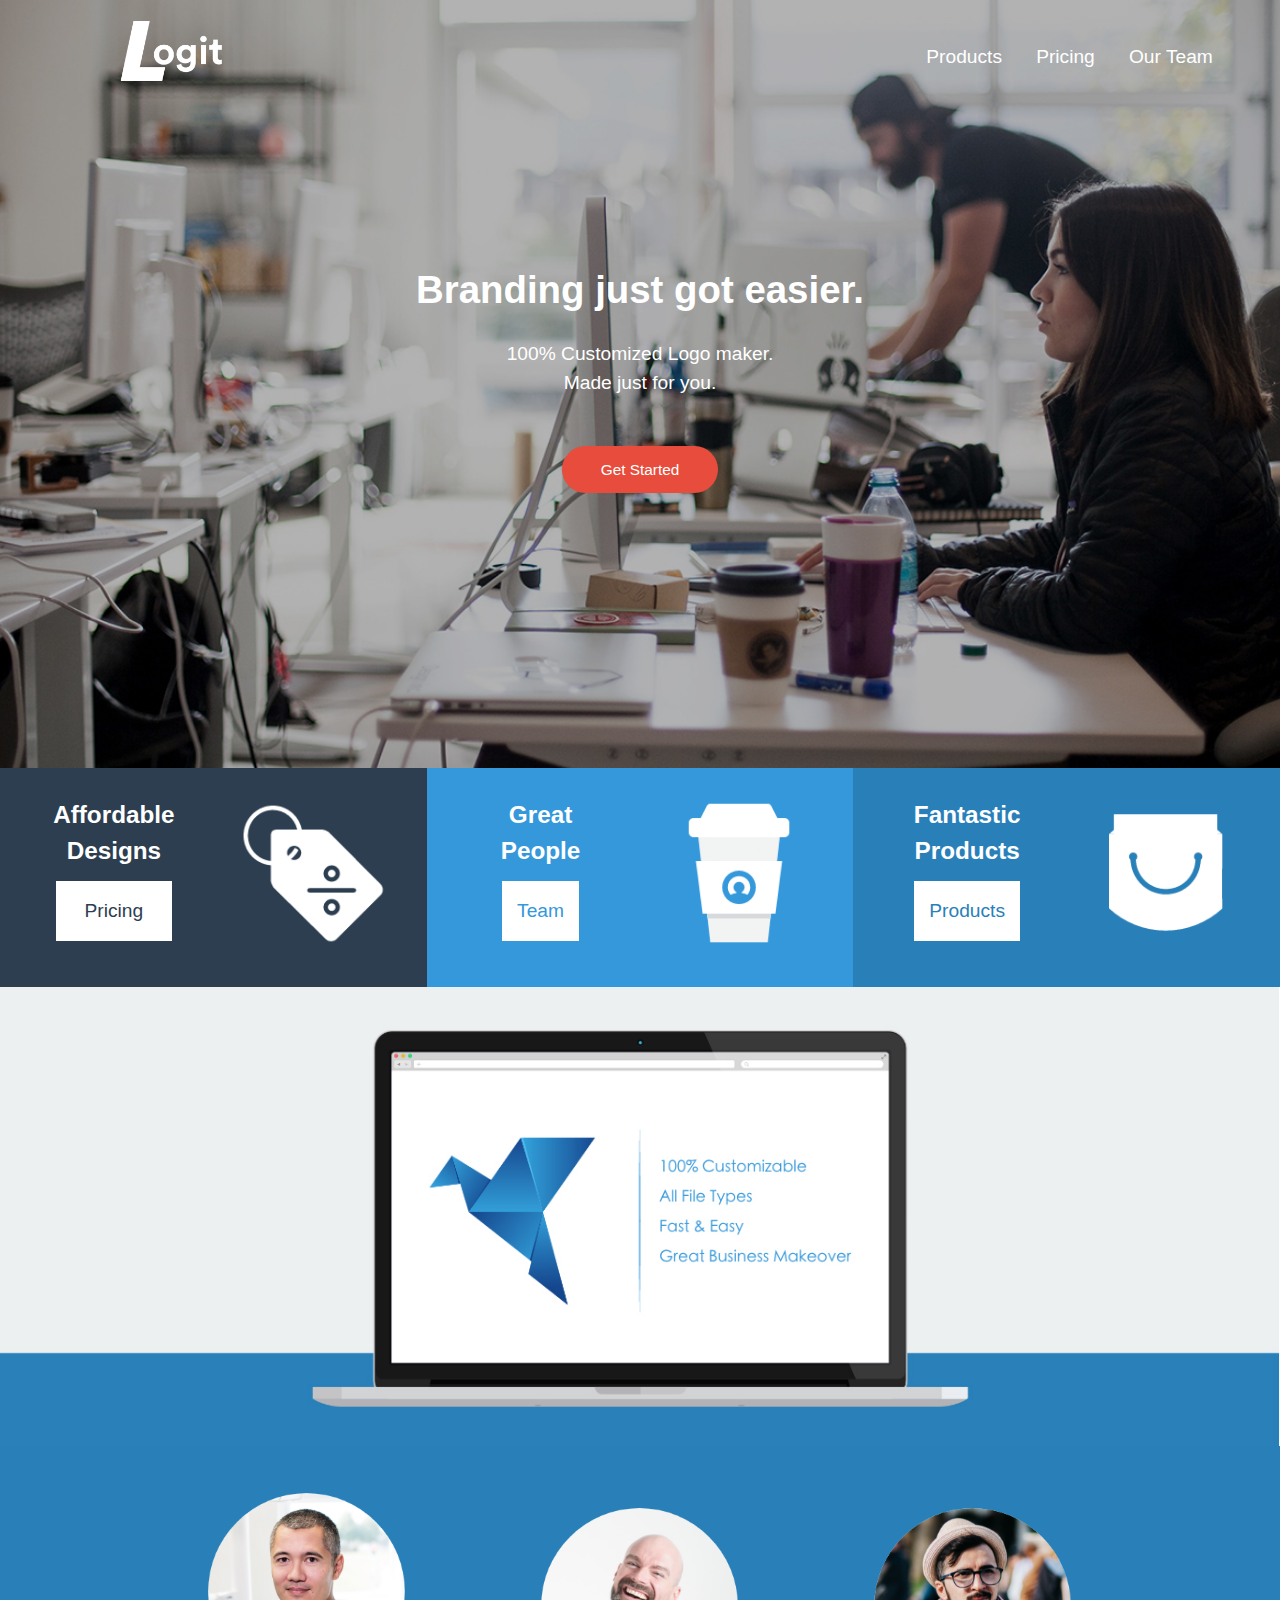
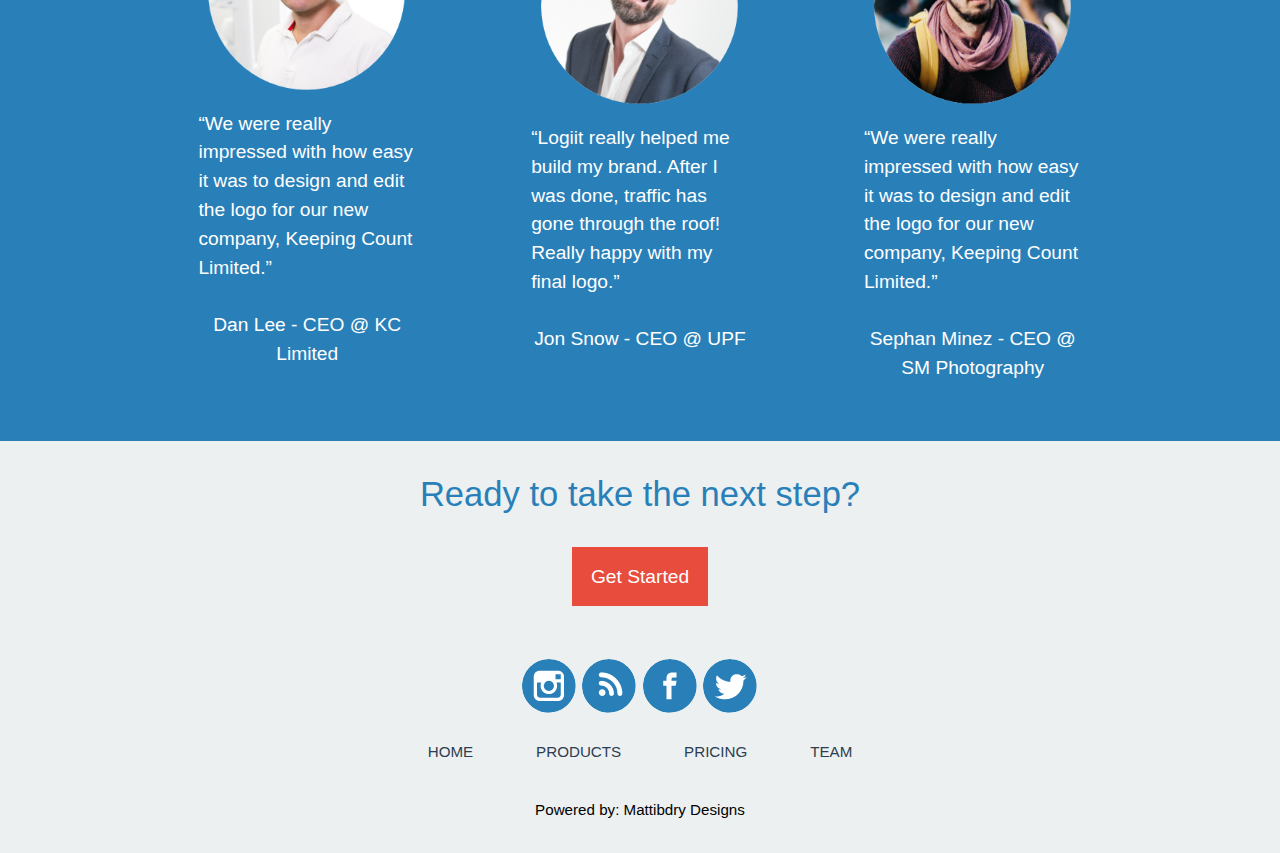
==== index.html @ 6c0dde07 "First Page Done" ====
<!DOCTYPE html>
<html lang="en-ca">
<head>
  <meta charset="utf-8">
  <title>saas-website</title>
  <meta name="viewport" content="width=device-width,initial-scale=1">
  <link href="css/modules.css" rel="stylesheet">
  <link href="css/grid.css" rel="stylesheet">
  <link href="css/type.css" rel="stylesheet">
  <link href="css/main.css" rel="stylesheet">
</head>
<header>
  <div class="grid gutter-1-2 pad-t-1-2">

    <div class="unit xs-1 s-1-4 m-1-4 l-1-4 text-center">
      <img class="logo" src="images/logo.png" alt="logo">
    </div>

    <div class="unit xs-1 s-3-4 m-3-4 l-3-4">
      <nav>
        <ul class="pad-t-1-2 nav">
          <li class="pad-t-1-2"><a href="#" class="mega gutter-1-2">Products</a></li>
          <li class="pad-t-1-2"><a href="#" class="mega gutter-1-2">Pricing</a></li>
          <li class="pad-t-1-2"><a href="#" class="mega gutter-1-2">Our Team</a></li>
        </ul>
      </nav>
    </div>

    <div class="unit xs-1 s-1 m-1 l-1 text-center jumbotron-text">
      <h1 class="pad-t-1-2">Branding just got easier.</h1>
      <p class="mega">100% Customized Logo maker.<br> Made just for you.</p>
        <div class="button-cta">
          <a class="btn call-to" href="#">Get Started</a>
        </div>
    </div>
</header>
<body>
  <section class="grid">

    <div class="unit xs-1 s-1 m-1-3 l-1-3 card-1 gutter-1-2 pad-t-2 pad-b-2">
      <div class="grid">
        <div class="unit xs-1-2 s-1-2 m-1-2 l-1-2 text-center">
          <h2 class="giga">Affordable<br>Designs</h2>
          <div>
            <a href="#" class="btn card-button btn-1">Pricing</a>
          </div>
        </div>
        <div class="unit xs-1-2 s-1-2 m-1-2 l-1-2 text-left icon-container">
          <img class="card-icon" src="images/price-tag.png" alt="">
        </div>
      </div>
    </div>

    <div class="unit xs-1 s-1 m-1-3 l-1-3 card-2 gutter-1-2 pad-t-2 pad-b-2">
      <div class="grid">
        <div class="unit xs-1-2 s-1-2 m-1-2 l-1-2 text-center">
          <h2 class="giga">Great<br>People</h2>
          <div>
            <a href="#" class="btn card-button btn-2">Team</a>
          </div>
        </div>
        <div class="unit xs-1-2 s-1-2 m-1-2 l-1-2 text-left icon-container">
          <img class="card-icon" src="images/coffee-cup.png" alt="">
        </div>
      </div>
    </div>

    <div class="unit xs-1 s-1 m-1-3 l-1-3 card-3 gutter-1-2 pad-t-2 pad-b-2 resize-card">
      <div class="grid">
        <div class="unit xs-1-2 s-1-2 m-1-2 l-1-2 text-center">
          <h2 class="giga">Fantastic<br>Products</h2>
          <div>
            <a href="#" class="btn card-button btn-3">Products</a>
          </div>
        </div>
        <div class="unit xs-1-2 s-1-2 m-1-2 l-1-2 text-left icon-container">
          <img class="card-icon" src="images/shopping-bag.png" alt="">
        </div>
      </div>
    </div>
  </section>

  <section class="section-3-1 grid text-center pad-t-2 pad-b-2">
    <div class="unit xs-1 s-1 m-1 l-1">
      <img class="stock-logo" src="images/stock-logo.png" alt="#">
    </div>
    <div class="unit xs-1 s-1 m-1 l-1">
      <p class="giga features">100% Customizable<br>All File Types<br>Fast & Easy<br>Great Business Makeover</p>
  </section>

  <section class="section-3-2 grid">
    <div class="unit xs-1 s-1 m-1 l-1 xl-1">
      <img class="mac-image" src="images/mac-laptop-image.jpg" alt="">
    </div>
  </section>

  <div class="fix-color">
  <section class="section-4 wrapper grid pad-t-2 pad-b-2">

    <div class="unit xs-1 s-1 m-1-3 l-1-3">
      <img class="testimonial-img gutter-2" src="images/testimonal-image-1.png" alt="#">
      <p class="testi-p gutter-2">“We were really impressed with how easy it was to design and edit the logo for our new company, Keeping Count Limited.”</p>
      <p class="testi-h gutter-2 text-center">Dan Lee - CEO @ KC Limited</p>
    </div>

    <div class="unit xs-1 s-1 m-1-3 l-1-3 pad-t-1-2">
      <img class="testimonial-img gutter-2" src="images/testimonal-image-2.png" alt="#">
      <p class="testi-p gutter-2">“Logiit really helped me build my brand. After I was done, traffic has gone through the roof! Really happy with my final logo.”</p>
      <p class="testi-h gutter-2 text-center">Jon Snow - CEO @ UPF</p>
    </div>

    <div class="unit xs-1 s-1 m-1-3 l-1-3 pad-t-1-2">
      <img class="testimonial-img gutter-2" src="images/testimonal-image-3.png" alt="#">
      <p class="testi-p gutter-2">“We were really impressed with how easy it was to design and edit the logo for our new company, Keeping Count Limited.”</p>
      <p class="testi-h gutter-2 text-center">Sephan Minez - CEO @ SM Photography</p>
    </div>

  </section>
  </div>
  <section class="section-5 gutter-2 pad-t-2 pad-b-2">
    <p class="exa next-step">Ready to take the next step?</p>
    <div class="text-center pad-t-1-2">
      <a href="#" class="btn call-to-box"> Get Started</a>
    </div>
  </section>
</body>

<footer>
  <div class="">
    <div class="social-badges text-center">
      <img src="images/instagram-icon.png" alt="">
      <img src="images/rss-icon.png" alt="">
      <img src="images/facebook-icon.png" alt="">
      <img src="images/twitter-icon.png" alt="">
    </div>
    <div class="text-center pad-t-1-2">
      <ul>
        <li class="micro gutter"><a href="#">HOME</a></li>
        <li class="micro gutter"><a href="#">PRODUCTS</a></li>
        <li class="micro gutter"><a href="#">PRICING</a></li>
        <li class="micro gutter"><a href="#">TEAM</a></li>
      </ul>
    </div>
    <div class="text-center">
      <p class="micro">Powered by: Mattibdry Designs</p>
    </div>
  </div>

</footer>

</html>
---- css/modules.css ----
/*
 * Modulifier || Code released under the UNLICENSE
 * Code under other copyrights & licenses listed below.
 * https://modulifier.web-dev.tools/#responsive;images;list-group;embed;media-object;accessibility;print
 */

@-moz-viewport { width: device-width; scale: 1; }
@-ms-viewport { width: device-width; scale: 1; }
@-o-viewport { width: device-width; scale: 1; }
@-webkit-viewport { width: device-width; scale: 1; }
@viewport { width: device-width; scale: 1; }

html {
  box-sizing: border-box;
  -moz-text-size-adjust: 100%;
  -ms-text-size-adjust: 100%;
  -webkit-text-size-adjust: 100%;
  text-size-adjust: 100%;
}

*, *::before, *::after {
  box-sizing: inherit;
}

body {
  margin: 0;
}

article,
aside,
details,
figcaption,
figure,
footer,
header,
main,
menu,
nav,
section,
summary {
  display: block;
}

audio,
canvas,
progress,
video {
  display: inline-block;
  vertical-align: baseline;
}

template {
  display: none;
}

details {
  cursor: pointer;
}

audio:not([controls]) {
  display: none;
  height: 0;
}

a,
area,
button,
input,
label,
select,
textarea,
[tabindex] {
  -ms-touch-action: manipulation;
  touch-action: manipulation;
}

img {
  border: 0;
}

.img-flex {
  display: block;
  width: 100%;
}

svg {
  fill: currentColor;
}

svg:not(:root) {
  overflow: hidden;
}

svg.img-flex {
  width: 100%;
  height: 100%;
}

.image-replacement, .ir {
  overflow: hidden;
  direction: ltr;
  text-align: left;
  text-indent: 100%;
  white-space: nowrap;
}

.list-group, .list-group-inline, .list-group--inline {
  padding-left: 0;
  list-style-type: none;
}

.list-group > dd {
  margin-left: 0;
}

.list-group-inline::before,
.list-group-inline::after,
.list-group--inline::before,
.list-group--inline::after {
  content: "";
  display: table;
}

.list-group-inline::after,
.list-group--inline::after {
  clear: both;
}

.list-group-inline > li,
.list-group--inline > li {
  display: inline-block;
}

.list-group-inline > dt,
.list-group--inline > dt {
  clear: left;
  float: left;
  width: 11em;
}

.list-group-inline > dd,
.list-group--inline > dd {
  float: left;
  min-width: 12em;
}

.embed {
  margin-left: 0;
  margin-right: 0;
  overflow: hidden;
  position: relative;
  width: 100%;
}

.embed-1by1, .embed--1by1 {
  padding-top: 100%; /* Square */
}

.embed-4by3, .embed--4by3 {
  padding-top: 75%; /* Traditional TV/computer screens */
}

.embed-iso216, .embed--iso216 {
  padding-top: 70.92%; /* A-standard paper sizes */
}

.embed-3by2, .embed--3by2 {
  padding-top: 66.6%; /* Classic 35 mm film & most digital photos, landscape */
}

.embed-2by3, .embed--2by3 {
  padding-top: 150%; /* Classic 35 mm film & most digital photos, portrait */
}

.embed-golden, .embed--golden {
  padding-top: 61.8%; /* The Golden Ratio */
}

.embed-16by9, .embed--16by9 {
  padding-top: 56.25%; /* HD TV */
}

.embed-185by100, .embed--185by100 {
  padding-top: 54.05%; /* Common widescreen cinema */
}

.embed-24by10, .embed--24by10 {
  padding-top: 41.667%; /* Widescreen cinema: 2.4:1 */
}

.embed-3by1, .embed--3by1 {
  padding-top: 33.3333%; /* Panorama photos */
}

.embed-4by1, .embed--4by1 {
  padding-top: 25%; /* Polyvision */
}

.embed-5by1, .embed--5by1 {
  padding-top: 20%; /* Really wide... */
}

.embed-item, .embed__item {
  min-height: 100%;
  left: 0;
  position: absolute;
  top: 0;
  width: 100%;
}

.media {
  overflow: hidden;
}

.media-img, .media__img {
  float: left;
}

.media-img-reversed, .media__img--reversed {
  float: right;
}

.media-img-stacked, .media__img--stacked {
  float: none;
}

.media-body, .media__body {
  overflow: hidden;
  min-width: 12em; /* Slightly less than 200px, responsiveness built in */
}

a:hover, a:active {
  outline: none;
}

a:focus,
[tabindex="0"]:focus,
details:focus,
summary:focus,
input:focus,
textarea:focus,
button:focus,
select:focus {
  outline: 3px solid #000;
  outline-offset: 0;
}

a:focus, [tabindex="0"]:focus {
  outline-offset: 3px;
}

.skip-links {
  margin: 0;
  padding: 0;
  list-style-type: none;
}

.skip-links > li::before {
  content: none; /* Remove the bullets if nice lists is selected */
}

.skip-links a,
.skip-links button {
  padding: .5em .75em;
  position: absolute;
  top: -10em;
  z-index: 10000; /* To make sure they're always on top */
  background-color: #000;
  border: 0;
  color: #fff;
  font-size: 1.125rem;
  font-weight: bold;
  text-decoration: none;
}

.skip-links a:focus,
.skip-links button:focus {
  outline-offset: 3px;
  top: 0;
}

[aria-busy="true"] {
  cursor: progress;
}

[aria-controls] {
  cursor: pointer;
}

[aria-disabled] {
  cursor: default;
}

.print-only {
  display: none;
  visibility: hidden;
}

@media print {

  .no-print {
    display: none;
    visibility: hidden;
  }

  .print-only {
    display: block;
    visibility: visible;
  }

  /*
   * (c) HTML5 Boilerplate || MIT License
   *     https://html5boilerplate.com/
   */

  /* stylelint-disable declaration-no-important */

  *, *::before, *::after, *::first-letter, *::first-line {
    background: none transparent !important;
    color: #000 !important;
    box-shadow: none !important;
    text-shadow: none !important;
  }

  /* stylelint-enable */

  a, a:visited {
    text-decoration: underline;
  }

  a[href]::after {
    content: " (" attr(href) ")";
  }

  abbr[title]::after {
    content: " (" attr(title) ")";
  }

  a[href^="#"]::after,
  a[href^="javascript:"]::after {
    content: "";
  }

  pre, blockquote {
    page-break-inside: avoid;
  }

  thead {
    display: table-header-group;
  }

  tr, img {
    page-break-inside: avoid;
  }

  p, h1, h2, h3, h4, h5, h6 {
    orphans: 3;
    widows: 3;
  }

  h1, h2, h3, h4, h5, h6 {
    page-break-after: avoid;
  }

  /* End HTML5 Boilerplate code */
}
---- css/grid.css ----
/*
  Gridifier || Code released under the UNLICENSE
  https://gridifier.web-dev.tools/#xs,4,0,0,0;s,4,25,0,0;m,4,38,1,1;l,4,60,1,1
*/

.grid {
  margin: 0;
  padding: 0;
  letter-spacing: -.31em;
  text-rendering: optimizeSpeed;
  display: -webkit-flex;
  display: -ms-flexbox;
  display: flex;
  -webkit-flex-flow: row wrap;
  -ms-flex-flow: row wrap;
  flex-flow: row wrap;
}

.grid-bottom {
  -webkit-align-items: flex-end;
  -ms-align-items: flex-end;
  align-items: flex-end;
}

.grid-middle {
  -webkit-align-items: center;
  -ms-align-items: center;
  align-items: center;
}

.grid-stretch {
  -webkit-align-items: stretch;
  -ms-align-items: stretch;
  align-items: stretch;
}

.opera-only :-o-prefocus,
.grid {
  word-spacing: -.43em;
}

.unit {
  letter-spacing: normal;
  text-rendering: auto;
  vertical-align: top;
  word-spacing: normal;
  display: inline-block;
  visibility: visible;
}

.grid-bottom .unit {
  vertical-align: bottom;
}

.grid-middle .unit {
  vertical-align: middle;
}

[class*="unit-push-"],
[class*="unit-pull-"] {
  position: relative;
}

.unit-xs-hidden {
  display: none;
  visibility: hidden;
}

.unit-xs-centered {
  margin: 0 auto;
}

.unit-xs-1,
.xs-1 {
  display: block;
  visibility: visible;
  width: 100%;
}

.unit-xs-1-2,
.xs-1-2 {
  width: 50%;
}

.unit-xs-1-3,
.xs-1-3 {
  width: 33.3333%;
}

.unit-xs-2-3,
.xs-2-3 {
  width: 66.6667%;
}

.unit-xs-1-4,
.xs-1-4 {
  width: 25%;
}

.unit-xs-3-4,
.xs-3-4 {
  width: 75%;
}

.unit-xs-1-2,
.xs-1-2,
.unit-xs-1-3,
.xs-1-3,
.unit-xs-2-3,
.xs-2-3,
.unit-xs-1-4,
.xs-1-4,
.unit-xs-3-4,
.xs-3-4 {
  display: inline-block;
  visibility: visible;
}

@media only screen and (min-width: 25em) {

  .unit-s-hidden {
    display: none;
    visibility: hidden;
  }

  .unit-s-centered {
    margin: 0 auto;
  }

  .unit-s-1,
  .s-1 {
    display: block;
    visibility: visible;
    width: 100%;
  }

  .unit-s-1-2,
  .s-1-2 {
    width: 50%;
  }

  .unit-s-1-3,
  .s-1-3 {
    width: 33.3333%;
  }

  .unit-s-2-3,
  .s-2-3 {
    width: 66.6667%;
  }

  .unit-s-1-4,
  .s-1-4 {
    width: 25%;
  }

  .unit-s-3-4,
  .s-3-4 {
    width: 75%;
  }

  .unit-s-1-2,
  .s-1-2,
  .unit-s-1-3,
  .s-1-3,
  .unit-s-2-3,
  .s-2-3,
  .unit-s-1-4,
  .s-1-4,
  .unit-s-3-4,
  .s-3-4 {
    display: inline-block;
    visibility: visible;
  }

}

@media only screen and (min-width: 38em) {

  .unit-m-hidden {
    display: none;
    visibility: hidden;
  }

  .unit-m-centered {
    margin: 0 auto;
  }

  .unit-m-1,
  .m-1 {
    display: block;
    visibility: visible;
    width: 100%;
  }

  .unit-offset-m-0 {
    margin-left: 0;
  }

  .unit-push-m-0,
  .unit-pull-m-0 {
    left: 0;
  }

  .unit-m-1-2,
  .m-1-2 {
    width: 50%;
  }

  .unit-offset-m-1-2 {
    margin-left: 50%;
  }

  .unit-push-m-1-2 {
    left: 50%;
  }

  .unit-pull-m-1-2 {
    left: -50%;
  }

  .unit-m-1-3,
  .m-1-3 {
    width: 33.3333%;
  }

  .unit-offset-m-1-3 {
    margin-left: 33.3333%;
  }

  .unit-push-m-1-3 {
    left: 33.3333%;
  }

  .unit-pull-m-1-3 {
    left: -33.3333%;
  }

  .unit-m-2-3,
  .m-2-3 {
    width: 66.6667%;
  }

  .unit-offset-m-2-3 {
    margin-left: 66.6667%;
  }

  .unit-push-m-2-3 {
    left: 66.6667%;
  }

  .unit-pull-m-2-3 {
    left: -66.6667%;
  }

  .unit-m-1-4,
  .m-1-4 {
    width: 25%;
  }

  .unit-offset-m-1-4 {
    margin-left: 25%;
  }

  .unit-push-m-1-4 {
    left: 25%;
  }

  .unit-pull-m-1-4 {
    left: -25%;
  }

  .unit-m-3-4,
  .m-3-4 {
    width: 75%;
  }

  .unit-offset-m-3-4 {
    margin-left: 75%;
  }

  .unit-push-m-3-4 {
    left: 75%;
  }

  .unit-pull-m-3-4 {
    left: -75%;
  }

  .unit-m-1-2,
  .m-1-2,
  .unit-m-1-3,
  .m-1-3,
  .unit-m-2-3,
  .m-2-3,
  .unit-m-1-4,
  .m-1-4,
  .unit-m-3-4,
  .m-3-4 {
    display: inline-block;
    visibility: visible;
  }

}

@media only screen and (min-width: 60em) {

  .unit-l-hidden {
    display: none;
    visibility: hidden;
  }

  .unit-l-centered {
    margin: 0 auto;
  }

  .unit-l-1,
  .l-1 {
    display: block;
    visibility: visible;
    width: 100%;
  }

  .unit-offset-l-0 {
    margin-left: 0;
  }

  .unit-push-l-0,
  .unit-pull-l-0 {
    left: 0;
  }

  .unit-l-1-2,
  .l-1-2 {
    width: 50%;
  }

  .unit-offset-l-1-2 {
    margin-left: 50%;
  }

  .unit-push-l-1-2 {
    left: 50%;
  }

  .unit-pull-l-1-2 {
    left: -50%;
  }

  .unit-l-1-3,
  .l-1-3 {
    width: 33.3333%;
  }

  .unit-offset-l-1-3 {
    margin-left: 33.3333%;
  }

  .unit-push-l-1-3 {
    left: 33.3333%;
  }

  .unit-pull-l-1-3 {
    left: -33.3333%;
  }

  .unit-l-2-3,
  .l-2-3 {
    width: 66.6667%;
  }

  .unit-offset-l-2-3 {
    margin-left: 66.6667%;
  }

  .unit-push-l-2-3 {
    left: 66.6667%;
  }

  .unit-pull-l-2-3 {
    left: -66.6667%;
  }

  .unit-l-1-4,
  .l-1-4 {
    width: 25%;
  }

  .unit-offset-l-1-4 {
    margin-left: 25%;
  }

  .unit-push-l-1-4 {
    left: 25%;
  }

  .unit-pull-l-1-4 {
    left: -25%;
  }

  .unit-l-3-4,
  .l-3-4 {
    width: 75%;
  }

  .unit-offset-l-3-4 {
    margin-left: 75%;
  }

  .unit-push-l-3-4 {
    left: 75%;
  }

  .unit-pull-l-3-4 {
    left: -75%;
  }

  .unit-l-1-2,
  .l-1-2,
  .unit-l-1-3,
  .l-1-3,
  .unit-l-2-3,
  .l-2-3,
  .unit-l-1-4,
  .l-1-4,
  .unit-l-3-4,
  .l-3-4 {
    display: inline-block;
    visibility: visible;
  }

}

.unit-content-distribute,
.content-distribute {
  display: -ms-flexbox;
  display: -webkit-flex;
  display: flex;
  -ms-flex-direction: column;
  -webkit-flex-direction: column;
  flex-direction: column;
  -ms-flex-pack: justify;
  -webkit-justify-content: space-between;
  justify-content: space-between;
}

.unit-content-center,
.unit-content-center-vertical {
  display: -webkit-flex;
  display: -ms-flexbox;
  display: flex;
  -webkit-justify-content: center;
  -ms-flex-pack: center;
  justify-content: center;
  -webkit-align-items: center;
  -ms-flex-align: center;
  align-items: center;
  -webkit-align-content: center;
  -ms-flex-line-pack: center;
  align-content: center;
  -webkit-flex-direction: column wrap;
  -ms-flex-direction: column wrap;
  flex-flow: column wrap;
}

.unit-content-center-horizontal {
  display: -webkit-flex;
  display: -ms-flexbox;
  display: flex;
  -webkit-justify-content: center;
  -ms-flex-pack: center;
  justify-content: center;
  -webkit-align-items: center;
  -ms-flex-align: center;
  align-items: center;
  -webkit-align-content: center;
  -ms-flex-line-pack: center;
  align-content: center;
  -webkit-flex-direction: row wrap;
  -ms-flex-direction: row wrap;
  flex-flow: row wrap;
}

.content-fill,
.content-stretch {
  -ms-flex-grow: 2;
  -webkit-flex-grow: 2;
  flex-grow: 2;
  max-width: 100%; /* @bugfix: IE 10, 11 */
}

.content-shrink {
  -ms-align-self: center;
  -webkit-align-self: center;
  align-self: center;
}
---- css/type.css ----
/*
  Typografier || Code released under the UNLICENSE
  https://typografier.web-dev.tools/#0,100,1.3,1.067,0;38,110,1.4,1.125,1;60,120,1.5,1.125,1;90,130,1.5,1.125,1
*/

html {
  font-size: 100%;
  line-height: 1.3;
}

a {
  background-color: transparent;
  -webkit-text-decoration-skip: objects;
}

sub,
sup {
  font-size: 75%;
  line-height: 1px;
  position: relative;
  vertical-align: baseline;
}

sup {
  top: -.5em;
}

sub {
  bottom: -.25em;
}

pre,
code,
kbd,
samp {
  font-size: 100%;
}

abbr[title] {
  border-bottom: none;
  text-decoration: underline;
  text-decoration: underline dotted;
}

b,
strong {
  font-weight: bold;
}

dfn,
caption {
  font-style: italic;
}

hr {
  border: 0;
  border-top: 2px solid #000;
  height: 0;
}

table {
  border-collapse: collapse;
  border-spacing: 0;
  width: 100%;
  table-layout: fixed;
}

caption {
  text-align: left;
}

th,
td {
  border-bottom: 1px solid #000;
  text-align: left;
  vertical-align: top;
}

thead th {
  vertical-align: bottom;

  border-bottom-width: 2px;
}

.text-left {
  text-align: left;
}

.text-right {
  text-align: right;
}

.text-center {
  text-align: center;
}

.normal {
  font-weight: normal;
  font-style: normal;
}

.not-bold {
  font-weight: normal;
}

.not-italic {
  font-style: normal;
}

.bold {
  font-weight: bold;
}

.italic {
  font-style: italic;
}

.text-upper {
  text-transform: uppercase;
}

.text-lower {
  text-transform: lowercase;
}

.wrapper {
  margin-left: auto;
  margin-right: auto;
  max-width: 52em;
  width: 100%;
}

.wrapper-no-center {
  max-width: 52em;
  width: 100%;
}

.max-length {
  margin-left: auto;
  margin-right: auto;
  max-width: 36em;
  width: 100%;
}

.max-length-no-center {
  max-width: 36em;
  width: 100%;
}

h1,
h2,
h3,
h4,
h5,
h6,
p,
ul,
ol,
dl,
dd,
figure,
blockquote,
details,
hr,
fieldset,
pre,
table,
caption {
  margin: 0 0 1.3rem;
}

.yotta {
  font-size: 1.5745rem;
  line-height: 2.275rem;
}

.zetta {
  font-size: 1.4757rem;
  line-height: 1.95rem;
}

h1,
.exa {
  font-size: 1.383rem;
  line-height: 1.95rem;
}

h2,
.peta {
  font-size: 1.2962rem;
  line-height: 1.95rem;
}

h3,
.tera {
  font-size: 1.2148rem;
  line-height: 1.625rem;
}

h4,
.giga {
  font-size: 1.1385rem;
  line-height: 1.625rem;
}

h5,
.mega {
  font-size: 1.067rem;
  line-height: 1.625rem;
}

h6,
.kilo,
input,
textarea {
  font-size: 1rem;
  line-height: 1.3rem;
}

small,
.milli {
  font-size: .9372rem;
  line-height: 1.3rem;
}

.micro {
  font-size: .8784rem;
  line-height: 1.3rem;
}

ul {
  padding-left: 1em;
}

ol {
  padding-left: 1.6em;
}

input,
option,
select {
  height: calc(1.3rem + .1625rem + .1625rem);
}

[type="color"] {
  width: calc(1.3rem + .1625rem + .1625rem);
}

[type="checkbox"],
[type="radio"] {
  display: inline-block;
}

.push {
  margin-bottom: 1.3rem;
}

.push-none,
.push-0 {
  margin-bottom: 0;
}

.push-double,
.push-2 {
  margin-bottom: 2.6rem;
}

.push-half,
.push-1-2 {
  margin-bottom: .65rem;
}

.push-quarter,
.push-1-4 {
  margin-bottom: .325rem;
}

.push-eighth,
.push-1-8 {
  margin-bottom: .1625rem;
}

.push-right-eighth,
.push-r-1-8 {
  margin-right: .1625rem;
}

.push-right-quarter,
.push-r-1-4 {
  margin-right: .325rem;
}

.push-right-half,
.push-r-1-2 {
  margin-right: .65rem;
}

.push-right,
.push-r {
  margin-right: 1.3rem;
}

.pad-top,
.pad-t {
  padding-top: 1.3rem;
}

.pad-bottom,
.pad-b {
  padding-bottom: 1.3rem;
}

.pad-top-double,
.pad-t-2 {
  padding-top: 2.6rem;
}

.pad-bottom-double,
.pad-b-2 {
  padding-bottom: 2.6rem;
}

.pad-top-half,
.pad-t-1-2 {
  padding-top: .65rem;
}

.pad-bottom-half,
.pad-b-1-2 {
  padding-bottom: .65rem;
}

.pad-top-quarter,
.pad-t-1-4 {
  padding-top: .325rem;
}

.pad-bottom-quarter,
.pad-b-1-4 {
  padding-bottom: .325rem;
}

.pad-top-eighth,
.pad-t-1-8 {
  padding-top: .1625rem;
}

.pad-bottom-eighth,
.pad-b-1-8 {
  padding-bottom: .1625rem;
}

.island {
  padding: 1.3rem;
}

.island-double,
.island-2 {
  padding: 2.6rem;
}

.island-half,
.island-1-2 {
  padding: .65rem;
}

.island-quarter,
.island-1-4,
td,
table th {
  padding: .325rem;
}

.island-eighth,
.island-1-8,
input,
textarea {
  padding: .1625rem;
}

.gutter {
  padding-left: 1.3rem;
  padding-right: 1.3rem;
}

.gutter-double,
.gutter-2 {
  padding-left: 2.6rem;
  padding-right: 2.6rem;
}

.gutter-half,
.gutter-1-2 {
  padding-left: .65rem;
  padding-right: .65rem;
}

.gutter-quarter,
.gutter-1-4,
caption {
  padding-left: .325rem;
  padding-right: .325rem;
}

.gutter-eighth,
.gutter-1-8 {
  padding-left: .1625rem;
  padding-right: .1625rem;
}

select {
  padding: 0 .1625rem;
}

fieldset {
  padding: .325rem 0;

  border: 0;
  border-top: 2px solid #000;
}

legend {
  padding-right: .325rem;
}

@media only screen and (min-width: 38em) {

  html {
    font-size: 110%;
    line-height: 1.4;
  }

  h1,
  h2,
  h3,
  h4,
  h5,
  h6,
  p,
  ul,
  ol,
  dl,
  dd,
  figure,
  blockquote,
  details,
  hr,
  fieldset,
  pre,
  table,
  caption {
    margin: 0 0 1.4rem;
  }

  .yotta {
    font-size: 2.2807rem;
    line-height: 3.15rem;
  }

  .zetta {
    font-size: 2.0273rem;
    line-height: 2.8rem;
  }

  h1,
  .exa {
    font-size: 1.802rem;
    line-height: 2.45rem;
  }

  h2,
  .peta {
    font-size: 1.6018rem;
    line-height: 2.1rem;
  }

  h3,
  .tera {
    font-size: 1.4238rem;
    line-height: 2.1rem;
  }

  h4,
  .giga {
    font-size: 1.2656rem;
    line-height: 1.75rem;
  }

  h5,
  .mega {
    font-size: 1.125rem;
    line-height: 1.75rem;
  }

  h6,
  .kilo,
  input,
  textarea {
    font-size: 1rem;
    line-height: 1.4rem;
  }

  small,
  .milli {
    font-size: .8889rem;
    line-height: 1.4rem;
  }

  .micro {
    font-size: .7901rem;
    line-height: 1.4rem;
  }

  ul,
  ol {
    padding-left: 0;
  }

  ul ul,
  ol ul {
    padding-left: 1em;
  }

  ol ol,
  ul ol {
    padding-left: 1.6em;
  }

  .hang-punc {
    float: left;
    margin-left: -1.4em;
    text-align: right;
    width: 1.3em;
  }

  table {
    margin-left: -.35rem;
    margin-right: -.35rem;
    width: calc(100% + .35rem + .35rem);
  }

  input,
  option,
  select {
    height: calc(1.4rem + .175rem + .175rem);
  }

  [type="color"] {
    width: calc(1.4rem + .175rem + .175rem);
  }

  [type="checkbox"],
  [type="radio"] {
    display: inline-block;
  }

  .push {
    margin-bottom: 1.4rem;
  }

  .push-none,
  .push-0 {
    margin-bottom: 0;
  }

  .push-double,
  .push-2 {
    margin-bottom: 2.8rem;
  }

  .push-half,
  .push-1-2 {
    margin-bottom: .7rem;
  }

  .push-quarter,
  .push-1-4 {
    margin-bottom: .35rem;
  }

  .push-eighth,
  .push-1-8 {
    margin-bottom: .175rem;
  }

  .push-right-eighth,
  .push-r-1-8 {
    margin-right: .175rem;
  }

  .push-right-quarter,
  .push-r-1-4 {
    margin-right: .35rem;
  }

  .push-right-half,
  .push-r-1-2 {
    margin-right: .7rem;
  }

  .push-right,
  .push-r {
    margin-right: 1.4rem;
  }

  .pad-top,
  .pad-t {
    padding-top: 1.4rem;
  }

  .pad-bottom,
  .pad-b {
    padding-bottom: 1.4rem;
  }

  .pad-top-double,
  .pad-t-2 {
    padding-top: 2.8rem;
  }

  .pad-bottom-double,
  .pad-b-2 {
    padding-bottom: 2.8rem;
  }

  .pad-top-half,
  .pad-t-1-2 {
    padding-top: .7rem;
  }

  .pad-bottom-half,
  .pad-b-1-2 {
    padding-bottom: .7rem;
  }

  .pad-top-quarter,
  .pad-t-1-4 {
    padding-top: .35rem;
  }

  .pad-bottom-quarter,
  .pad-b-1-4 {
    padding-bottom: .35rem;
  }

  .pad-top-eighth,
  .pad-t-1-8 {
    padding-top: .175rem;
  }

  .pad-bottom-eighth,
  .pad-b-1-8 {
    padding-bottom: .175rem;
  }

  .island {
    padding: 1.4rem;
  }

  .island-double,
  .island-2 {
    padding: 2.8rem;
  }

  .island-half,
  .island-1-2 {
    padding: .7rem;
  }

  .island-quarter,
  .island-1-4,
  td,
  table th {
    padding: .35rem;
  }

  .island-eighth,
  .island-1-8,
  input,
  textarea {
    padding: .175rem;
  }

  .gutter {
    padding-left: 1.4rem;
    padding-right: 1.4rem;
  }

  .gutter-double,
  .gutter-2 {
    padding-left: 2.8rem;
    padding-right: 2.8rem;
  }

  .gutter-half,
  .gutter-1-2 {
    padding-left: .7rem;
    padding-right: .7rem;
  }

  .gutter-quarter,
  .gutter-1-4,
  caption {
    padding-left: .35rem;
    padding-right: .35rem;
  }

  .gutter-eighth,
  .gutter-1-8 {
    padding-left: .175rem;
    padding-right: .175rem;
  }

  select {
    padding: 0 .175rem;
  }

  fieldset {
    padding: .35rem 0;

    border: 0;
    border-top: 2px solid #000;
  }

  legend {
    padding-right: .35rem;
  }

}

@media only screen and (min-width: 60em) {

  html {
    font-size: 120%;
    line-height: 1.5;
  }

  h1,
  h2,
  h3,
  h4,
  h5,
  h6,
  p,
  ul,
  ol,
  dl,
  dd,
  figure,
  blockquote,
  details,
  hr,
  fieldset,
  pre,
  table,
  caption {
    margin: 0 0 1.5rem;
  }

  .yotta {
    font-size: 2.2807rem;
    line-height: 3rem;
  }

  .zetta {
    font-size: 2.0273rem;
    line-height: 3rem;
  }

  h1,
  .exa {
    font-size: 1.802rem;
    line-height: 2.625rem;
  }

  h2,
  .peta {
    font-size: 1.6018rem;
    line-height: 2.25rem;
  }

  h3,
  .tera {
    font-size: 1.4238rem;
    line-height: 1.875rem;
  }

  h4,
  .giga {
    font-size: 1.2656rem;
    line-height: 1.875rem;
  }

  h5,
  .mega {
    font-size: 1.125rem;
    line-height: 1.5rem;
  }

  h6,
  .kilo,
  input,
  textarea {
    font-size: 1rem;
    line-height: 1.5rem;
  }

  small,
  .milli {
    font-size: .8889rem;
    line-height: 1.5rem;
  }

  .micro {
    font-size: .7901rem;
    line-height: 1.5rem;
  }

  ul,
  ol {
    padding-left: 0;
  }

  ul ul,
  ol ul {
    padding-left: 1em;
  }

  ol ol,
  ul ol {
    padding-left: 1.6em;
  }

  .hang-punc {
    float: left;
    margin-left: -1.4em;
    text-align: right;
    width: 1.3em;
  }

  table {
    margin-left: -.375rem;
    margin-right: -.375rem;
    width: calc(100% + .375rem + .375rem);
  }

  input,
  option,
  select {
    height: calc(1.5rem + .1875rem + .1875rem);
  }

  [type="color"] {
    width: calc(1.5rem + .1875rem + .1875rem);
  }

  [type="checkbox"],
  [type="radio"] {
    display: inline-block;
  }

  .push {
    margin-bottom: 1.5rem;
  }

  .push-none,
  .push-0 {
    margin-bottom: 0;
  }

  .push-double,
  .push-2 {
    margin-bottom: 3rem;
  }

  .push-half,
  .push-1-2 {
    margin-bottom: .75rem;
  }

  .push-quarter,
  .push-1-4 {
    margin-bottom: .375rem;
  }

  .push-eighth,
  .push-1-8 {
    margin-bottom: .1875rem;
  }

  .push-right-eighth,
  .push-r-1-8 {
    margin-right: .1875rem;
  }

  .push-right-quarter,
  .push-r-1-4 {
    margin-right: .375rem;
  }

  .push-right-half,
  .push-r-1-2 {
    margin-right: .75rem;
  }

  .push-right,
  .push-r {
    margin-right: 1.5rem;
  }

  .pad-top,
  .pad-t {
    padding-top: 1.5rem;
  }

  .pad-bottom,
  .pad-b {
    padding-bottom: 1.5rem;
  }

  .pad-top-double,
  .pad-t-2 {
    padding-top: 3rem;
  }

  .pad-bottom-double,
  .pad-b-2 {
    padding-bottom: 3rem;
  }

  .pad-top-half,
  .pad-t-1-2 {
    padding-top: .75rem;
  }

  .pad-bottom-half,
  .pad-b-1-2 {
    padding-bottom: .75rem;
  }

  .pad-top-quarter,
  .pad-t-1-4 {
    padding-top: .375rem;
  }

  .pad-bottom-quarter,
  .pad-b-1-4 {
    padding-bottom: .375rem;
  }

  .pad-top-eighth,
  .pad-t-1-8 {
    padding-top: .1875rem;
  }

  .pad-bottom-eighth,
  .pad-b-1-8 {
    padding-bottom: .1875rem;
  }

  .island {
    padding: 1.5rem;
  }

  .island-double,
  .island-2 {
    padding: 3rem;
  }

  .island-half,
  .island-1-2 {
    padding: .75rem;
  }

  .island-quarter,
  .island-1-4,
  td,
  table th {
    padding: .375rem;
  }

  .island-eighth,
  .island-1-8,
  input,
  textarea {
    padding: .1875rem;
  }

  .gutter {
    padding-left: 1.5rem;
    padding-right: 1.5rem;
  }

  .gutter-double,
  .gutter-2 {
    padding-left: 3rem;
    padding-right: 3rem;
  }

  .gutter-half,
  .gutter-1-2 {
    padding-left: .75rem;
    padding-right: .75rem;
  }

  .gutter-quarter,
  .gutter-1-4,
  caption {
    padding-left: .375rem;
    padding-right: .375rem;
  }

  .gutter-eighth,
  .gutter-1-8 {
    padding-left: .1875rem;
    padding-right: .1875rem;
  }

  select {
    padding: 0 .1875rem;
  }

  fieldset {
    padding: .375rem 0;

    border: 0;
    border-top: 2px solid #000;
  }

  legend {
    padding-right: .375rem;
  }

}

@media only screen and (min-width: 90em) {

  html {
    font-size: 130%;
    line-height: 1.5;
  }

  h1,
  h2,
  h3,
  h4,
  h5,
  h6,
  p,
  ul,
  ol,
  dl,
  dd,
  figure,
  blockquote,
  details,
  hr,
  fieldset,
  pre,
  table,
  caption {
    margin: 0 0 1.5rem;
  }

  .yotta {
    font-size: 2.2807rem;
    line-height: 3rem;
  }

  .zetta {
    font-size: 2.0273rem;
    line-height: 3rem;
  }

  h1,
  .exa {
    font-size: 1.802rem;
    line-height: 2.625rem;
  }

  h2,
  .peta {
    font-size: 1.6018rem;
    line-height: 2.25rem;
  }

  h3,
  .tera {
    font-size: 1.4238rem;
    line-height: 1.875rem;
  }

  h4,
  .giga {
    font-size: 1.2656rem;
    line-height: 1.875rem;
  }

  h5,
  .mega {
    font-size: 1.125rem;
    line-height: 1.5rem;
  }

  h6,
  .kilo,
  input,
  textarea {
    font-size: 1rem;
    line-height: 1.5rem;
  }

  small,
  .milli {
    font-size: .8889rem;
    line-height: 1.5rem;
  }

  .micro {
    font-size: .7901rem;
    line-height: 1.5rem;
  }

  ul,
  ol {
    padding-left: 0;
  }

  ul ul,
  ol ul {
    padding-left: 1em;
  }

  ol ol,
  ul ol {
    padding-left: 1.6em;
  }

  .hang-punc {
    float: left;
    margin-left: -1.4em;
    text-align: right;
    width: 1.3em;
  }

  table {
    margin-left: -.375rem;
    margin-right: -.375rem;
    width: calc(100% + .375rem + .375rem);
  }

  input,
  option,
  select {
    height: calc(1.5rem + .1875rem + .1875rem);
  }

  [type="color"] {
    width: calc(1.5rem + .1875rem + .1875rem);
  }

  [type="checkbox"],
  [type="radio"] {
    display: inline-block;
  }

  .push {
    margin-bottom: 1.5rem;
  }

  .push-none,
  .push-0 {
    margin-bottom: 0;
  }

  .push-double,
  .push-2 {
    margin-bottom: 3rem;
  }

  .push-half,
  .push-1-2 {
    margin-bottom: .75rem;
  }

  .push-quarter,
  .push-1-4 {
    margin-bottom: .375rem;
  }

  .push-eighth,
  .push-1-8 {
    margin-bottom: .1875rem;
  }

  .push-right-eighth,
  .push-r-1-8 {
    margin-right: .1875rem;
  }

  .push-right-quarter,
  .push-r-1-4 {
    margin-right: .375rem;
  }

  .push-right-half,
  .push-r-1-2 {
    margin-right: .75rem;
  }

  .push-right,
  .push-r {
    margin-right: 1.5rem;
  }

  .pad-top,
  .pad-t {
    padding-top: 1.5rem;
  }

  .pad-bottom,
  .pad-b {
    padding-bottom: 1.5rem;
  }

  .pad-top-double,
  .pad-t-2 {
    padding-top: 3rem;
  }

  .pad-bottom-double,
  .pad-b-2 {
    padding-bottom: 3rem;
  }

  .pad-top-half,
  .pad-t-1-2 {
    padding-top: .75rem;
  }

  .pad-bottom-half,
  .pad-b-1-2 {
    padding-bottom: .75rem;
  }

  .pad-top-quarter,
  .pad-t-1-4 {
    padding-top: .375rem;
  }

  .pad-bottom-quarter,
  .pad-b-1-4 {
    padding-bottom: .375rem;
  }

  .pad-top-eighth,
  .pad-t-1-8 {
    padding-top: .1875rem;
  }

  .pad-bottom-eighth,
  .pad-b-1-8 {
    padding-bottom: .1875rem;
  }

  .island {
    padding: 1.5rem;
  }

  .island-double,
  .island-2 {
    padding: 3rem;
  }

  .island-half,
  .island-1-2 {
    padding: .75rem;
  }

  .island-quarter,
  .island-1-4,
  td,
  table th {
    padding: .375rem;
  }

  .island-eighth,
  .island-1-8,
  input,
  textarea {
    padding: .1875rem;
  }

  .gutter {
    padding-left: 1.5rem;
    padding-right: 1.5rem;
  }

  .gutter-double,
  .gutter-2 {
    padding-left: 3rem;
    padding-right: 3rem;
  }

  .gutter-half,
  .gutter-1-2 {
    padding-left: .75rem;
    padding-right: .75rem;
  }

  .gutter-quarter,
  .gutter-1-4,
  caption {
    padding-left: .375rem;
    padding-right: .375rem;
  }

  .gutter-eighth,
  .gutter-1-8 {
    padding-left: .1875rem;
    padding-right: .1875rem;
  }

  select {
    padding: 0 .1875rem;
  }

  fieldset {
    padding: .375rem 0;

    border: 0;
    border-top: 2px solid #000;
  }

  legend {
    padding-right: .375rem;
  }

}
---- css/main.css ----
@-moz-viewport { width: device-width; scale: 1; }
@-ms-viewport { width: device-width; scale: 1; }
@-o-viewport { width: device-width; scale: 1; }
@-webkit-viewport { width: device-width; scale: 1; }
@viewport { width: device-width; scale: 1; }

html {
  box-sizing: border-box;
  background-color: #ECF0F1;
}

*, *::before, *::after {
  box-sizing: inherit;
}


header {
  background-image: url("../images/hero-image.jpg");
  height: 40rem;
  background-size: cover;
  background-repeat: no-repeat;
  background-position: center;
  font-family: "Heiti SC", sans-serif;
  color: white;
}

.logo {
  width:35%;
  text-align: center;
}
.call-to {
  text-decoration: none;
  background-color: #E74C3C;
  padding: 1em 2.5em;
  border-radius: 30px;
  font-size: .8rem;
  color: #fff;
}

.call-to:hover {
  background-color: #D33D2E;
}

.call-to-box {
  text-decoration: none;
  background-color: #E74C3C;
  padding: 1em;
  color: #fff;
  font-family: "Heiti SC", sans-serif;
}

.button-cta {
  margin-top: 3rem;
}

ul {
  text-align: center;
  list-style-type: none;
}

li a {
  text-decoration: none;
  color: #fff;
}

li a:hover {
  color: #E74C3C;
}

h1 {
  font-size: 2rem;
  line-height: 2.2rem;
}

/* SECTION 2 */

h2 {
  color: #fff;
  font-family: "Heiti SC",sans-serif;
}

.card-icon {
  max-width: 112px;

}

.card-button {
  text-decoration: none;
  background-color: #fff;
  font-family: "Heiti SC",sans-serif;
  padding: 1em 1.5em 1em 1.5em;
}


/* Card 1 */

.card-1 {
  background-color: #2C3E50;
}

.btn-1 {
  color: #2C3E50;
}

.btn-1:hover{
  background-color: #182533;
  color: #fff;
}

/* Card 2 */

.card-2 {
  background-color: #3498DB;
}

.btn-2 {
  color: #3498DB;
  padding-left: 15px;
  padding-right: 15px;
}

.btn-2:hover{
  background-color: #2782BF;
  color: #fff;
}

/* Card 3 */

.card-3 {
  background-color: #2980B9;
}

.btn-3 {
  color: #2980B9;
  padding-left: 15px;
  padding-right: 15px;
}

.btn-3:hover{
  background-color: #1F6FA3;
  color: #fff;
}

/* SECTION 3 */

.section-3-1 {
  background-color: #ECF0F1;
}

.stock-logo {
  width: 75%;
}

.features {
  font-family: "Heiti SC", sans-serif;
  line-height: 2.5em;
  color: #3498DB;
}

/* SECTION IPAD+ */
.section-3-2 {
  display: none;
  background-color: #2980B9;
}

.mac-image {
  width: 100%;
}

/* SECTION 4 */

.fix-color {
  background-color: #2980B9;
}

.section-4 {
  background-color: #2980B9;
}

.testi-p {
  font-family: "Heiti SC", sans-serif;
  color: #fff;
  line-height: 1.5rem;
}

.testimonial-img {
  width: 100%;
}

.testi-h {
  font-family: "Helvetica Neue", sans-serif;
  color: #fff;
}

/* Section-5 */

.section-5 {
  background-color: #ECF0F1;
}

.next-step {
  font-family: "Heiti SC", sans-serif;
  text-align: center;
  color: #2980B9;
}

/* Footer */

footer {
  background-color: #ECF0F1;
  padding-top: 2rem;
  font-family: "Heiti SC", sans-serif;
  padding-bottom:
}

footer ul {
  padding-right: 0;
}

footer a {
  color: #2C3E50;
}

@media only screen and (min-width: 25em) {

.logo {
  min-width: 100px;
}

li {
display: inline-block;
}

.nav {
  text-align: right;
  padding-left: 0;
}

.jumbotron-text {
  padding-top: 8em;
}

.card-icon {
  max-width: 112px;
}

}

@media only screen and (min-width: 38em) {

.icon-container {
  text-align: center;
}

ul {
  padding-right: 2em;
}

.mega {
  font-size: 1rem;
}

.pad-t-2 {
  padding-top: 1.5rem;
}

.pad-b-2 {
  padding-bottom: 1.5rem;
}

.section-3-1 {
  display: none;
}

.section-3-2 {
  display: block;
}

}

@media only screen and (min-width: 60em) {

card-1 {
  padding-top: 10px;
}

ul {
  padding-right: 2em;
}

.card-icon {
  max-width: 160px;
}

}

@media only screen and (min-width: 90em) {



}
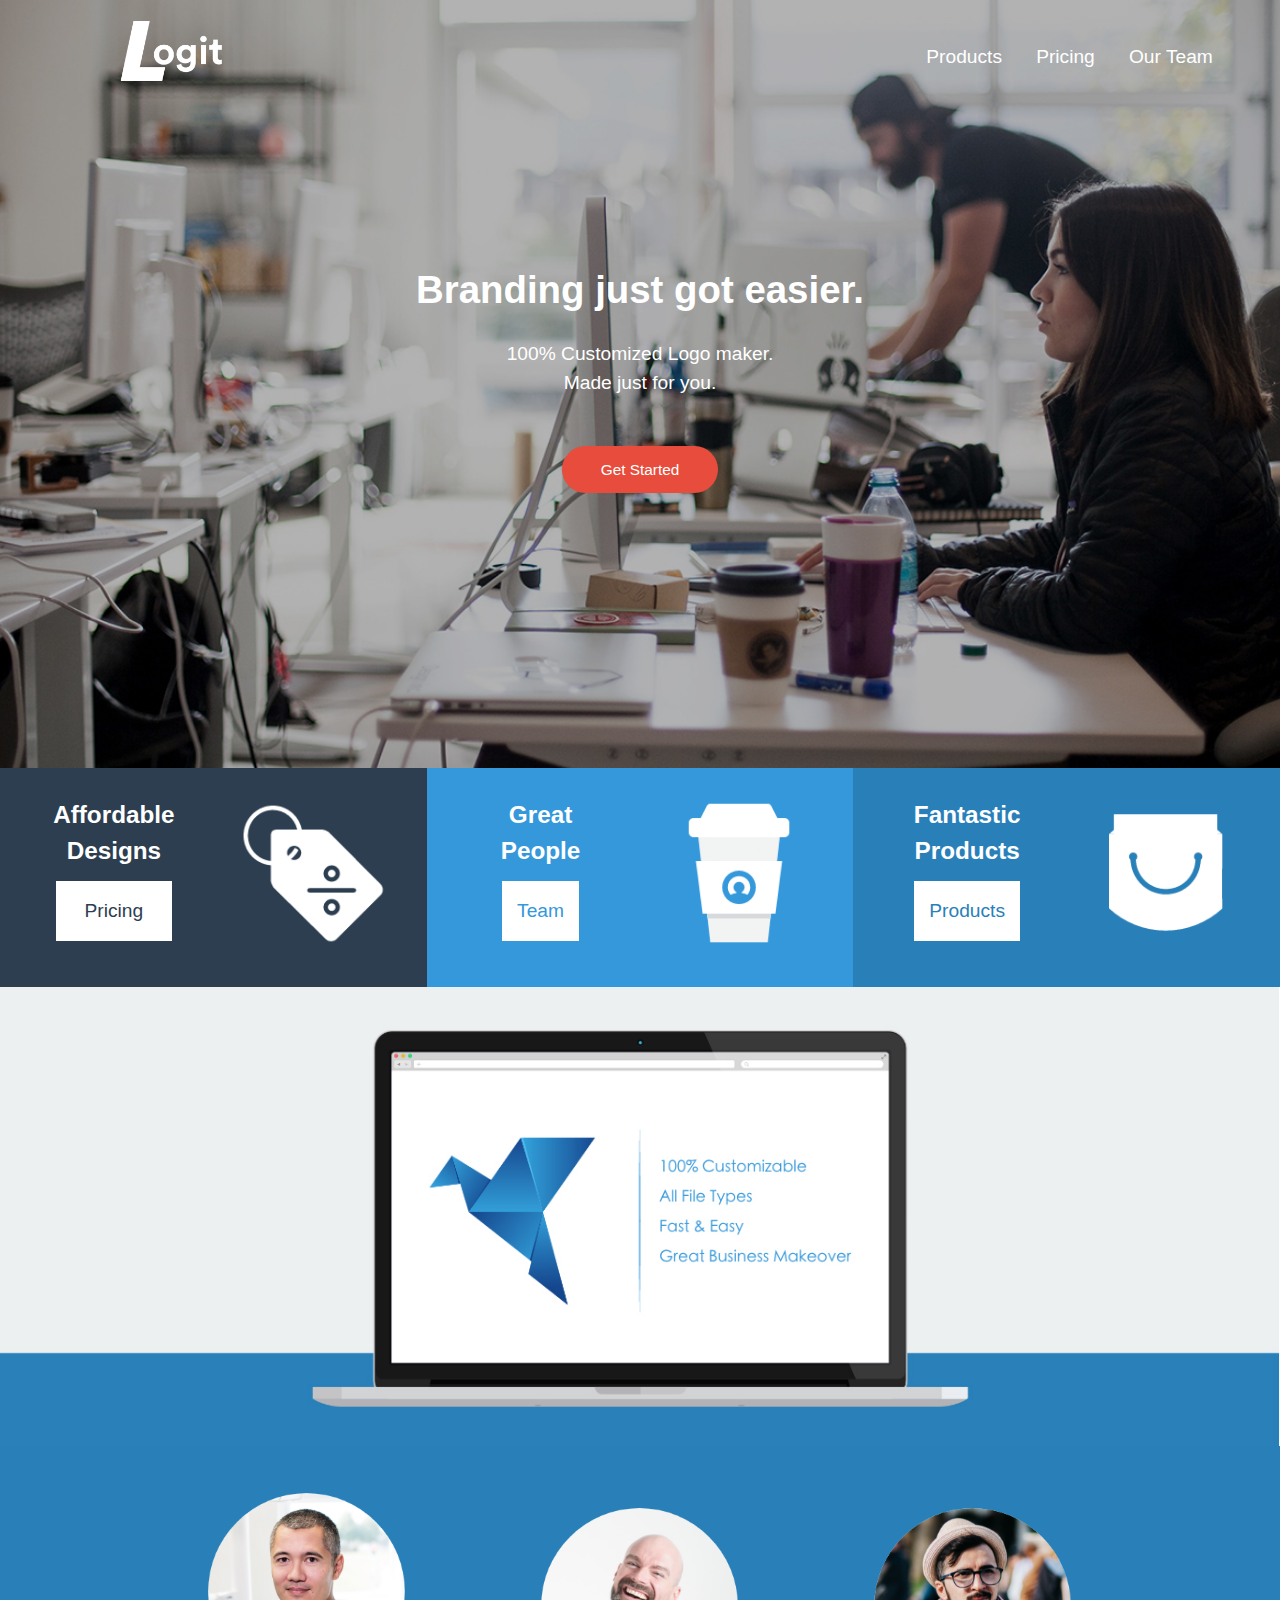
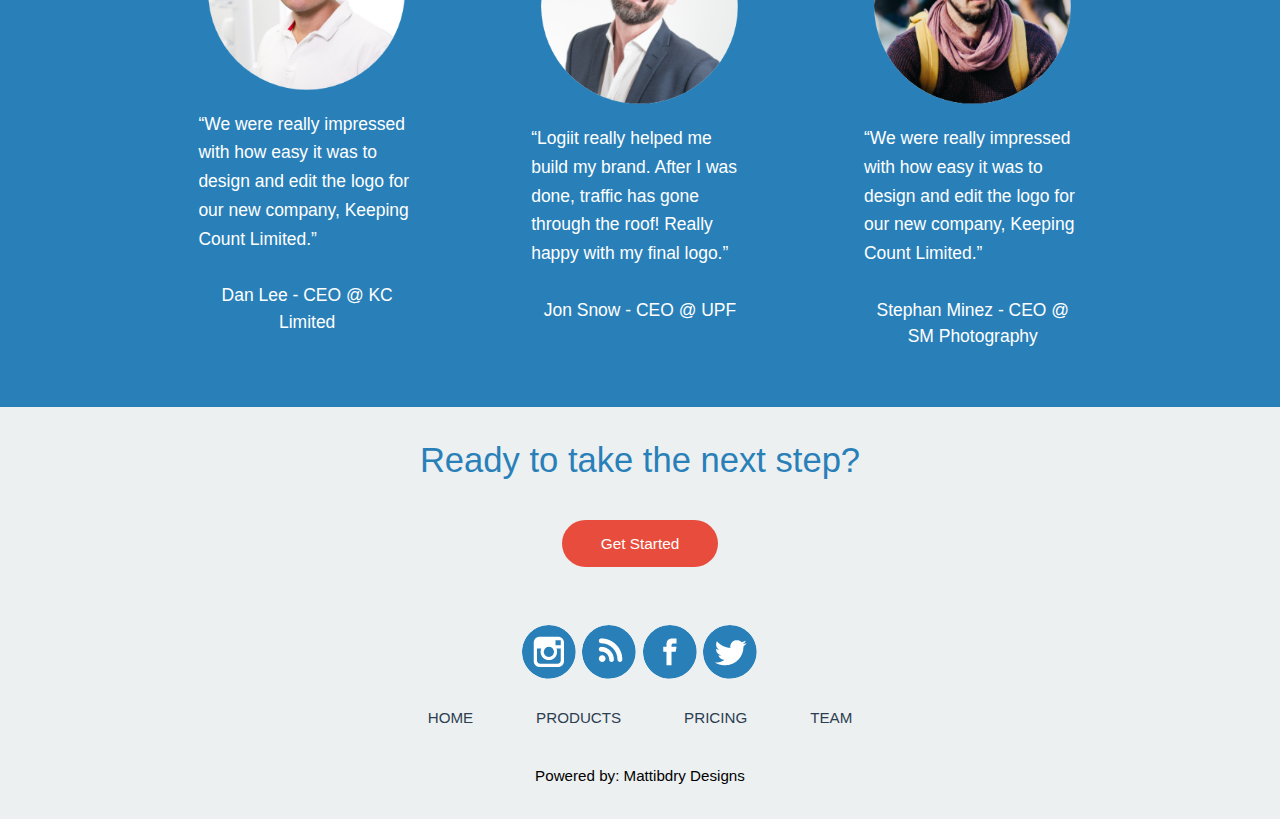
==== commit 4de5f728: "products done - working on pricing" ====
--- a/index.html
+++ b/index.html
@@ -9,24 +9,24 @@
   <link href="css/type.css" rel="stylesheet">
   <link href="css/main.css" rel="stylesheet">
 </head>
-<header>
+<header class="header-index">
   <div class="grid gutter-1-2 pad-t-1-2">
 
     <div class="unit xs-1 s-1-4 m-1-4 l-1-4 text-center">
-      <img class="logo" src="images/logo.png" alt="logo">
+      <a href="index.html"><img class="logo" src="images/logo.png" alt="logo"></a>
     </div>
 
     <div class="unit xs-1 s-3-4 m-3-4 l-3-4">
       <nav>
         <ul class="pad-t-1-2 nav">
-          <li class="pad-t-1-2"><a href="#" class="mega gutter-1-2">Products</a></li>
-          <li class="pad-t-1-2"><a href="#" class="mega gutter-1-2">Pricing</a></li>
+          <li class="pad-t-1-2"><a href="products.html" class="mega gutter-1-2">Products</a></li>
+          <li class="pad-t-1-2"><a href="pricing.html" class="mega gutter-1-2">Pricing</a></li>
           <li class="pad-t-1-2"><a href="#" class="mega gutter-1-2">Our Team</a></li>
         </ul>
       </nav>
     </div>
 
-    <div class="unit xs-1 s-1 m-1 l-1 text-center jumbotron-text">
+    <div class="unit xs-1 s-1 m-1 l-1 text-center jumbotron-container">
       <h1 class="pad-t-1-2">Branding just got easier.</h1>
       <p class="mega">100% Customized Logo maker.<br> Made just for you.</p>
         <div class="button-cta">
@@ -70,7 +70,7 @@
         <div class="unit xs-1-2 s-1-2 m-1-2 l-1-2 text-center">
           <h2 class="giga">Fantastic<br>Products</h2>
           <div>
-            <a href="#" class="btn card-button btn-3">Products</a>
+            <a href="products.html" class="btn card-button btn-3">Products</a>
           </div>
         </div>
         <div class="unit xs-1-2 s-1-2 m-1-2 l-1-2 text-left icon-container">
@@ -112,7 +112,7 @@
     <div class="unit xs-1 s-1 m-1-3 l-1-3 pad-t-1-2">
       <img class="testimonial-img gutter-2" src="images/testimonal-image-3.png" alt="#">
       <p class="testi-p gutter-2">“We were really impressed with how easy it was to design and edit the logo for our new company, Keeping Count Limited.”</p>
-      <p class="testi-h gutter-2 text-center">Sephan Minez - CEO @ SM Photography</p>
+      <p class="testi-h gutter-2 text-center">Stephan Minez - CEO @ SM Photography</p>
     </div>
 
   </section>
@@ -120,7 +120,7 @@
   <section class="section-5 gutter-2 pad-t-2 pad-b-2">
     <p class="exa next-step">Ready to take the next step?</p>
     <div class="text-center pad-t-1-2">
-      <a href="#" class="btn call-to-box"> Get Started</a>
+      <a href="#" class="btn call-to"> Get Started</a>
     </div>
   </section>
 </body>
--- a/css/modules.css
+++ b/css/modules.css
@@ -241,7 +241,6 @@
 textarea:focus,
 button:focus,
 select:focus {
-  outline: 3px solid #000;
   outline-offset: 0;
 }
 
--- a/css/main.css
+++ b/css/main.css
@@ -13,13 +13,24 @@
   box-sizing: inherit;
 }
 
-
-header {
+h3 {
+  font-family: "Heiti SC", sans-serif;
+}
+
+.header-index {
   background-image: url("../images/hero-image.jpg");
   height: 40rem;
   background-size: cover;
   background-repeat: no-repeat;
   background-position: center;
+  font-family: "Heiti SC", sans-serif;
+  color: white;
+}
+
+.header-subpage {
+  background-color: #2980B9;
+  height: 40rem;
+  background-size: cover;
   font-family: "Heiti SC", sans-serif;
   color: white;
 }
@@ -35,6 +46,15 @@
   border-radius: 30px;
   font-size: .8rem;
   color: #fff;
+  font-family: "Heiti SC", sans-serif;
+}
+
+.subpage-main-icon {
+  width: 75%;
+}
+
+.subpage-jumbotron-header{
+
 }
 
 .call-to:hover {
@@ -204,6 +224,41 @@
   color: #2980B9;
 }
 
+/* Products - Section-1 */
+
+.products-icon-label {
+  color: #2980B9;
+}
+
+/* Products - Section-2 */
+
+.section-products-2 {
+  background-color: #2C3E50;
+  color: #fff;
+  font-family: "Helvetica Neue",sans-serif;
+}
+
+.section-products-2 h4 {
+  padding-top: 1rem;
+  margin-bottom: 10px;
+}
+
+.section-products-2 p {
+  font-weight: lighter;
+}
+
+.faq-title {
+  font-size: 2rem;
+  line-height: 1.2em;
+}
+
+/* Pricing - section-1 */
+
+.pricing-card-bg {
+  background-color: #3498DB;
+}
+
+
 /* Footer */
 
 footer {
@@ -236,7 +291,7 @@
   padding-left: 0;
 }
 
-.jumbotron-text {
+.jumbotron-container {
   padding-top: 8em;
 }
 
@@ -244,6 +299,20 @@
   max-width: 112px;
 }
 
+/* Product-Page */
+
+.subpage-main-icon {
+  max-width: 450px;
+}
+
+.subpage-jumbotron-container {
+  padding-top: 2em;
+}
+
+.header-subpage {
+  height: 35em;
+}
+
 }
 
 @media only screen and (min-width: 38em) {
@@ -276,6 +345,32 @@
   display: block;
 }
 
+/* Product-Page */
+
+.section-products-1 {
+  margin-left: 5em;
+  margin-right: 5em;
+}
+
+h4 {
+  font-size: 1.13rem;
+}
+
+h3 {
+  font-size: 1rem;
+}
+
+p {
+  font-size: .91rem;
+}
+
+/* Pricing Page */
+
+.header-p {
+  margin-left: 4rem;
+  margin-right: 4rem;
+}
+
 }
 
 @media only screen and (min-width: 60em) {
@@ -292,10 +387,23 @@
   max-width: 160px;
 }
 
+/* Pricing Page */
+
+.header-p {
+  margin-left: 12rem;
+  margin-right: 12rem;
+}
+
 }
 
 @media only screen and (min-width: 90em) {
 
-
-
-}
+  /* Pricing Page */
+
+  .header-p {
+    margin-left: 18rem;
+    margin-right: 18rem;
+  }
+
+
+}
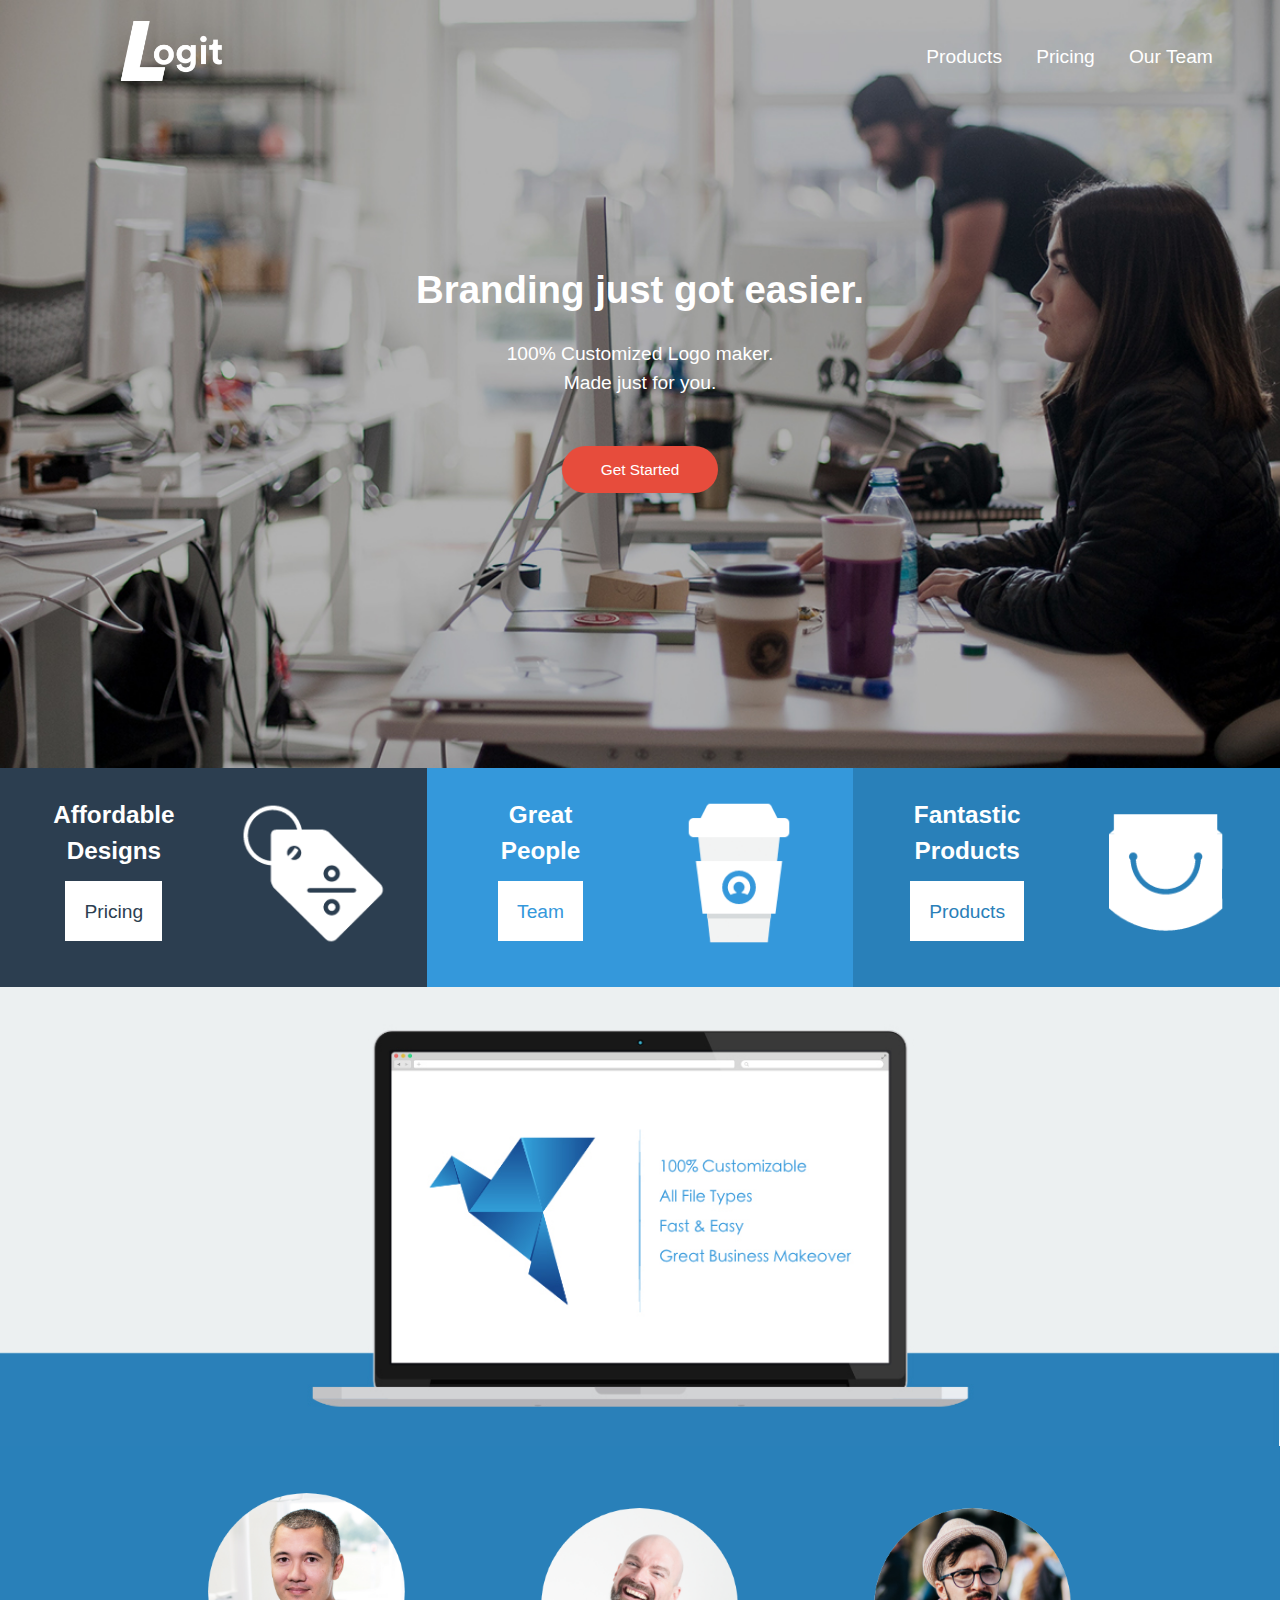
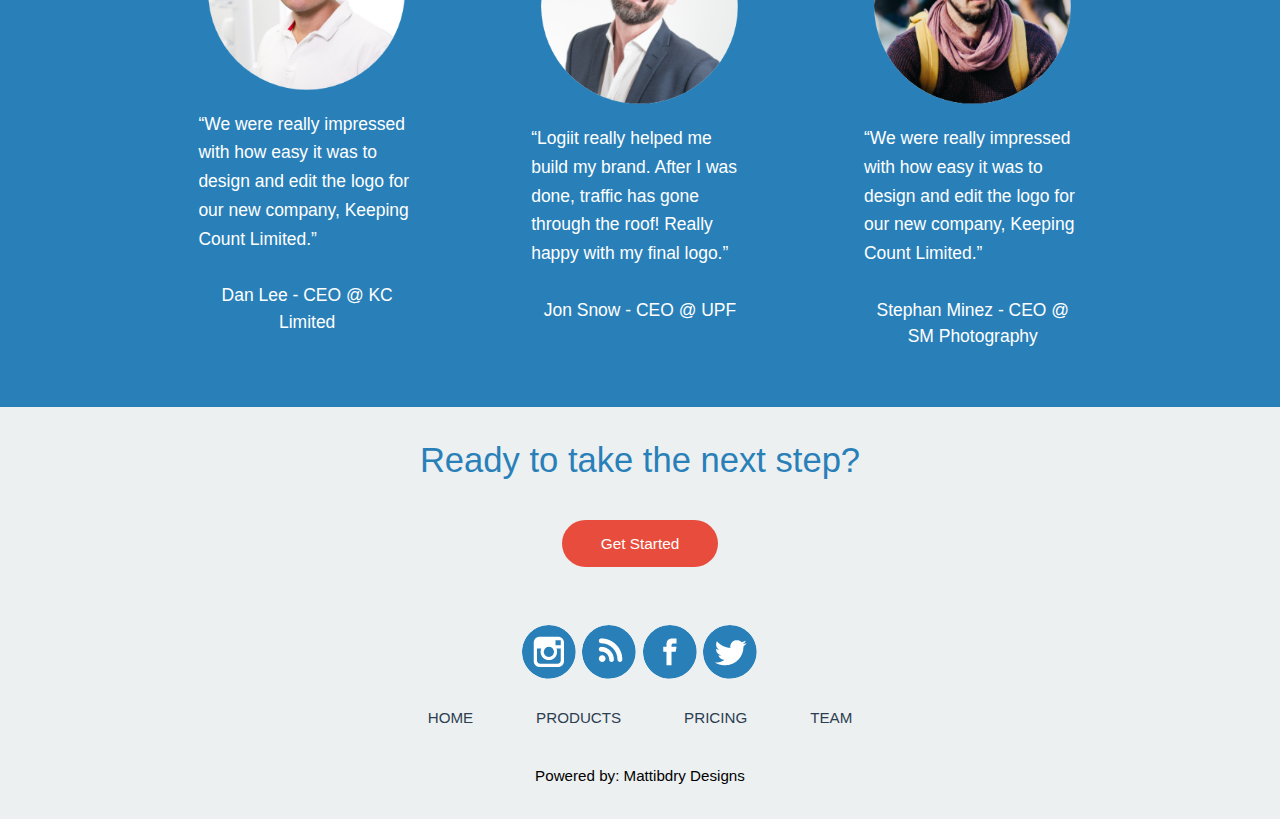
==== commit 29ee537d: "Before Final and changes" ====
--- a/index.html
+++ b/index.html
@@ -21,7 +21,7 @@
         <ul class="pad-t-1-2 nav">
           <li class="pad-t-1-2"><a href="products.html" class="mega gutter-1-2">Products</a></li>
           <li class="pad-t-1-2"><a href="pricing.html" class="mega gutter-1-2">Pricing</a></li>
-          <li class="pad-t-1-2"><a href="#" class="mega gutter-1-2">Our Team</a></li>
+          <li class="pad-t-1-2"><a href="team.html" class="mega gutter-1-2">Our Team</a></li>
         </ul>
       </nav>
     </div>
@@ -42,7 +42,7 @@
         <div class="unit xs-1-2 s-1-2 m-1-2 l-1-2 text-center">
           <h2 class="giga">Affordable<br>Designs</h2>
           <div>
-            <a href="#" class="btn card-button btn-1">Pricing</a>
+            <a href="pricing.html" class="btn card-button btn-1"><span class="hover">Pricing</span></a>
           </div>
         </div>
         <div class="unit xs-1-2 s-1-2 m-1-2 l-1-2 text-left icon-container">
@@ -56,7 +56,7 @@
         <div class="unit xs-1-2 s-1-2 m-1-2 l-1-2 text-center">
           <h2 class="giga">Great<br>People</h2>
           <div>
-            <a href="#" class="btn card-button btn-2">Team</a>
+            <a href="team.html" class="btn card-button btn-2"><span class="hover">Team</span></a>
           </div>
         </div>
         <div class="unit xs-1-2 s-1-2 m-1-2 l-1-2 text-left icon-container">
@@ -70,7 +70,7 @@
         <div class="unit xs-1-2 s-1-2 m-1-2 l-1-2 text-center">
           <h2 class="giga">Fantastic<br>Products</h2>
           <div>
-            <a href="products.html" class="btn card-button btn-3">Products</a>
+            <a href="products.html" class="btn card-button btn-3"><span class="hover">Products</span></a>
           </div>
         </div>
         <div class="unit xs-1-2 s-1-2 m-1-2 l-1-2 text-left icon-container">
@@ -135,17 +135,16 @@
     </div>
     <div class="text-center pad-t-1-2">
       <ul>
-        <li class="micro gutter"><a href="#">HOME</a></li>
-        <li class="micro gutter"><a href="#">PRODUCTS</a></li>
-        <li class="micro gutter"><a href="#">PRICING</a></li>
-        <li class="micro gutter"><a href="#">TEAM</a></li>
+        <li class="micro gutter"><a href="index.html">HOME</a></li>
+        <li class="micro gutter"><a href="products.html">PRODUCTS</a></li>
+        <li class="micro gutter"><a href="pricing.html">PRICING</a></li>
+        <li class="micro gutter"><a href="team.html">TEAM</a></li>
       </ul>
     </div>
     <div class="text-center">
       <p class="micro">Powered by: Mattibdry Designs</p>
     </div>
   </div>
-
 </footer>
 
 </html>
--- a/css/main.css
+++ b/css/main.css
@@ -108,7 +108,33 @@
   text-decoration: none;
   background-color: #fff;
   font-family: "Heiti SC",sans-serif;
-  padding: 1em 1.5em 1em 1.5em;
+  padding: 1em 1em 1em 1em;
+  opacity: 1;
+}
+
+.hover {
+  cursor: pointer;
+  display: inline-block;
+  position: relative;
+  transition: 0.2s;
+}
+
+.hover:after {
+  content: '\00bb';
+  position: absolute;
+  opacity: 0;
+  top: 0;
+  right: -20px;
+  transition: 0.5s;
+}
+
+.card-button:hover span {
+  padding-right: 25px;
+}
+
+.card-button:hover span:after {
+  opacity: 1;
+  right: 0;
 }
 
 
@@ -135,8 +161,6 @@
 
 .btn-2 {
   color: #3498DB;
-  padding-left: 15px;
-  padding-right: 15px;
 }
 
 .btn-2:hover{
@@ -152,8 +176,6 @@
 
 .btn-3 {
   color: #2980B9;
-  padding-left: 15px;
-  padding-right: 15px;
 }
 
 .btn-3:hover{
@@ -256,8 +278,98 @@
 
 .pricing-card-bg {
   background-color: #3498DB;
-}
-
+  font-family: "Heiti SC", sans-serif;
+  border-bottom: 2px solid #fff;
+}
+
+.package-h2 {
+  font-size: 3em;
+}
+
+.package-sub {
+  font-size: 1em;
+  margin-bottom: 3em;
+  color: #2C3E50;
+}
+
+.package-sub-wtext {
+  font-size: 1em;
+  margin-bottom: 1.5em;
+  color: #2C3E50;
+}
+
+.package-specs {
+  font-size: .95rem;
+  color: #fff;
+}
+
+.free-spacing {
+  padding-bottom: 8px;
+}
+
+.month-text {
+  font-size: .5em;
+}
+
+/* Our Team */
+
+.width-fix {
+ margin: auto;
+ max-width: 650px;
+}
+
+.section-team-1 {
+  padding-top: 3em;
+}
+
+.section-team-2 {
+  background-color: #2C3E50;
+  text-align: center;
+}
+
+.team-img {
+  width: 100%;
+  max-width: 200px;
+}
+
+.employee-container {
+  display: inline-block;
+}
+
+.name {
+  color: #3498DB;
+}
+
+.position {
+  color: #3498DB;
+  font-family: "helvetica neue", sans-serif;
+  font-weight: 600;
+}
+
+.social {
+  width: 15%;
+  max-width: 35px;
+}
+
+/* Our Team - 2 */
+
+.coffee-icon {
+  width: 100%;
+  margin: auto;
+  max-height: 200px;
+  max-width: 200px;
+}
+
+.coffee-text {
+  color: #fff;
+  max-width: 250px;
+  margin: auto;
+  padding-top: .5em;
+}
+
+.last {
+  padding-left: 0;
+}
 
 /* Footer */
 
@@ -270,6 +382,7 @@
 
 footer ul {
   padding-right: 0;
+  padding-left: 0;
 }
 
 footer a {
@@ -313,6 +426,9 @@
   height: 35em;
 }
 
+/* Our Team */
+
+
 }
 
 @media only screen and (min-width: 38em) {
@@ -371,6 +487,79 @@
   margin-right: 4rem;
 }
 
+.pricing-card-bg {
+  background-color: #fff;
+}
+
+.section-pricing-1 {
+  background-color: #fff;
+}
+
+.pricing1 {
+  background-image: url("../images/pricing-img/free.svg");
+  height: 25em;
+  background-size: contain;
+  background-repeat: no-repeat;
+  background-position: center;
+  margin-top: 1.5em;
+  margin-bottom: 1.5em;
+}
+
+.pricing2 {
+  background-image: url("../images/pricing-img/standard.svg");
+  height: 25em;
+  background-size: contain;
+  background-repeat: no-repeat;
+  background-position: center;
+  margin-top: 1.5em;
+  margin-bottom: 1.5em;
+}
+
+.pricing3 {
+  background-image: url("../images/pricing-img/premium.svg");
+  height: 25em;
+  background-size: contain;
+  background-repeat: no-repeat;
+  background-position: center;
+  margin-top: 1.5em;
+  margin-bottom: 1.5em;
+}
+
+.coffee-text {
+  margin-left: 0;
+}
+
+.coffee-icon {
+  margin-right: 0;
+}
+
+
+/* Font hidding */
+.package-h2 {
+  display: none;
+}
+
+.package-sub {
+  display: none;
+}
+
+.package-sub-wtext {
+  display: none;
+}
+
+.package-specs {
+  display: none;
+}
+
+.button-pricing {
+  display: none;
+}
+
+.coffee-text {
+  font-size: 1.5em;
+  max-width: 500px;
+}
+
 }
 
 @media only screen and (min-width: 60em) {
@@ -392,6 +581,16 @@
 .header-p {
   margin-left: 12rem;
   margin-right: 12rem;
+}
+
+.section-pricing-1 {
+  padding-left: 5em;
+  padding-right: 5em;
+}
+
+.employee-container {
+  margin-left: 1em;
+  margin-right: 1em;
 }
 
 }
@@ -407,3 +606,11 @@
 
 
 }
+
+@media only screen and (min-width: 434px) {
+  .coffee-text {
+
+  }
+
+
+}
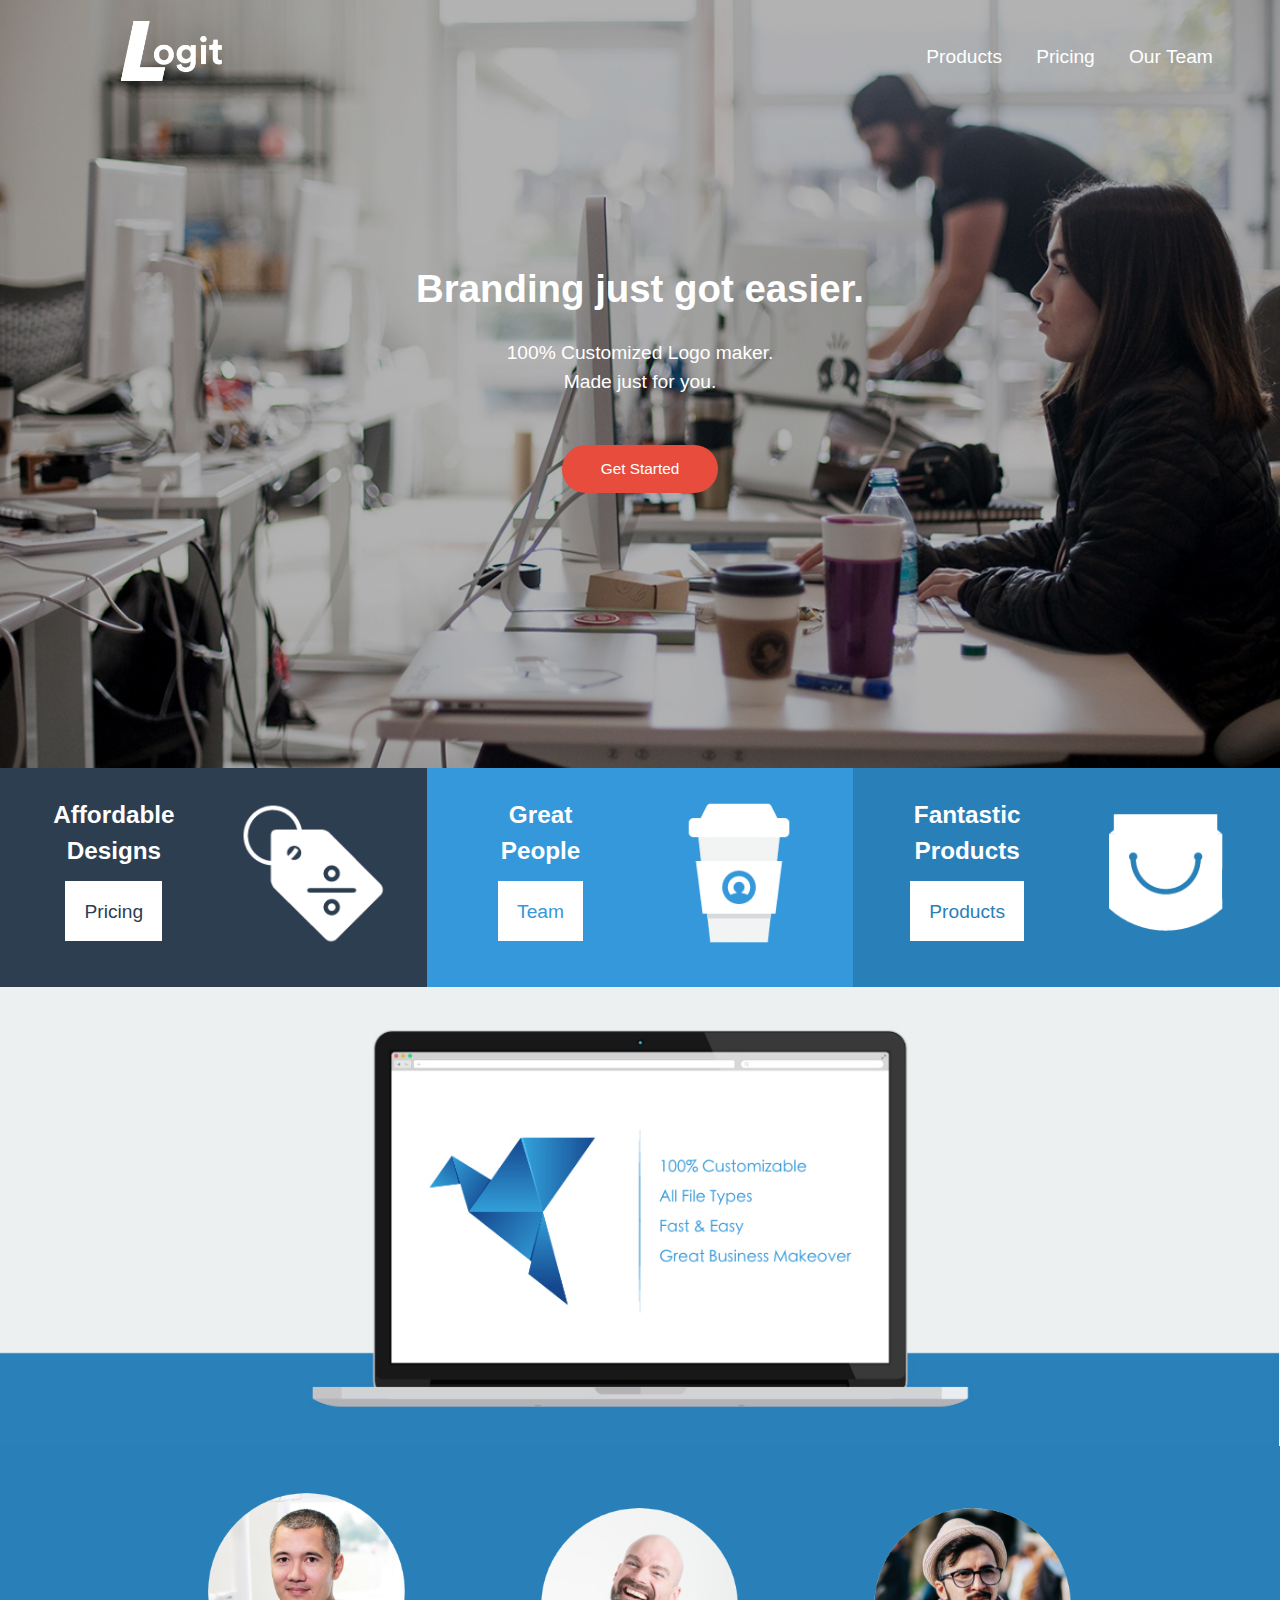
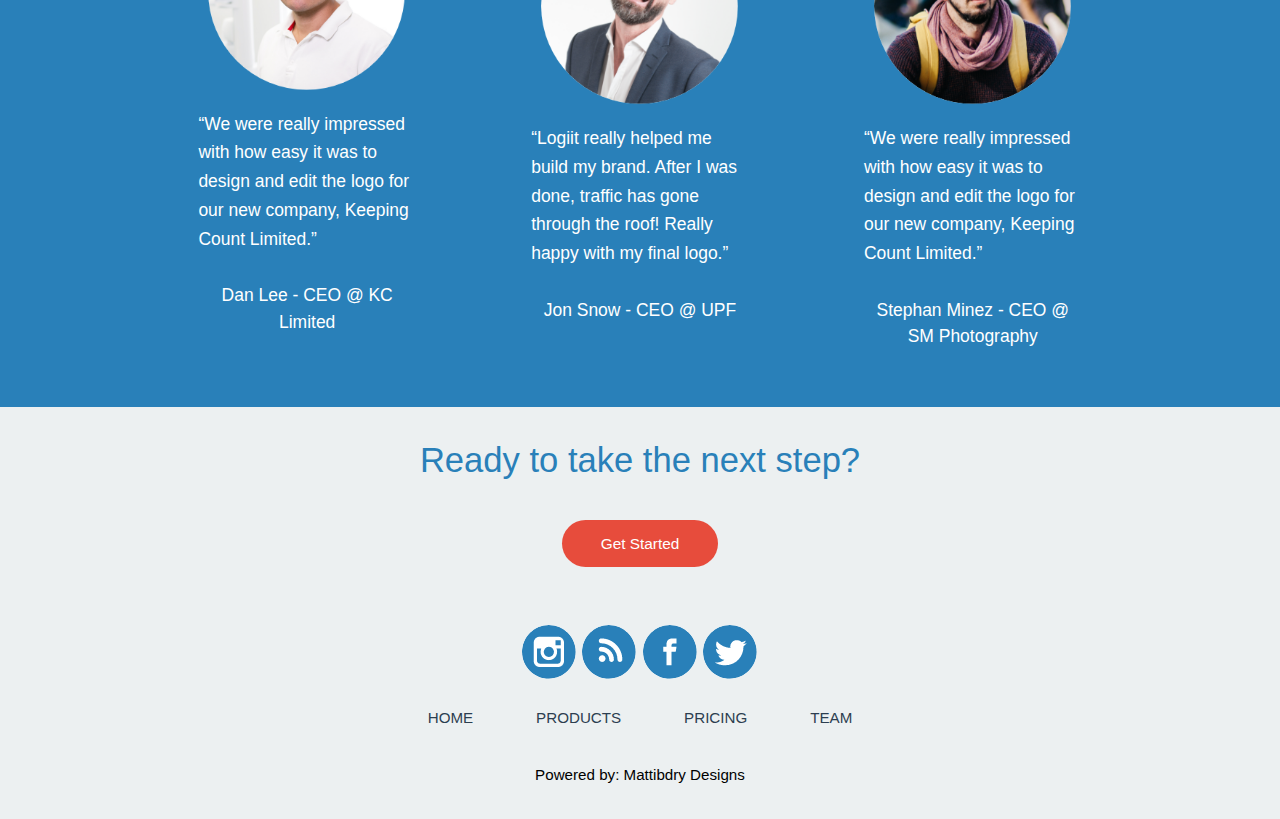
==== commit 1215bce1: "Before Markbot" ====
--- a/index.html
+++ b/index.html
@@ -30,7 +30,7 @@
       <h1 class="pad-t-1-2">Branding just got easier.</h1>
       <p class="mega">100% Customized Logo maker.<br> Made just for you.</p>
         <div class="button-cta">
-          <a class="btn call-to" href="#">Get Started</a>
+          <a class="btn call-to" href="sign-up.html">Get Started</a>
         </div>
     </div>
 </header>
@@ -120,7 +120,7 @@
   <section class="section-5 gutter-2 pad-t-2 pad-b-2">
     <p class="exa next-step">Ready to take the next step?</p>
     <div class="text-center pad-t-1-2">
-      <a href="#" class="btn call-to"> Get Started</a>
+      <a href="sign-up.html" class="btn call-to"> Get Started</a>
     </div>
   </section>
 </body>
--- a/css/main.css
+++ b/css/main.css
@@ -28,7 +28,7 @@
 }
 
 .header-subpage {
-  background-color: #2980B9;
+  background-image: url("../images/hero-image-subpage.png");
   height: 40rem;
   background-size: cover;
   font-family: "Heiti SC", sans-serif;
@@ -39,6 +39,12 @@
   width:35%;
   text-align: center;
 }
+
+.active-page {
+  border-bottom: 2px solid #fff;
+  padding-top: 5px;
+}
+
 .call-to {
   text-decoration: none;
   background-color: #E74C3C;
@@ -57,6 +63,10 @@
 
 }
 
+.sign-up-bg {
+  background-image: url("../images/hero-image-subpage.png");
+}
+
 .call-to:hover {
   background-color: #D33D2E;
 }
@@ -76,6 +86,8 @@
 ul {
   text-align: center;
   list-style-type: none;
+  padding-bottom: 28px;
+  margin-bottom: 0;
 }
 
 li a {
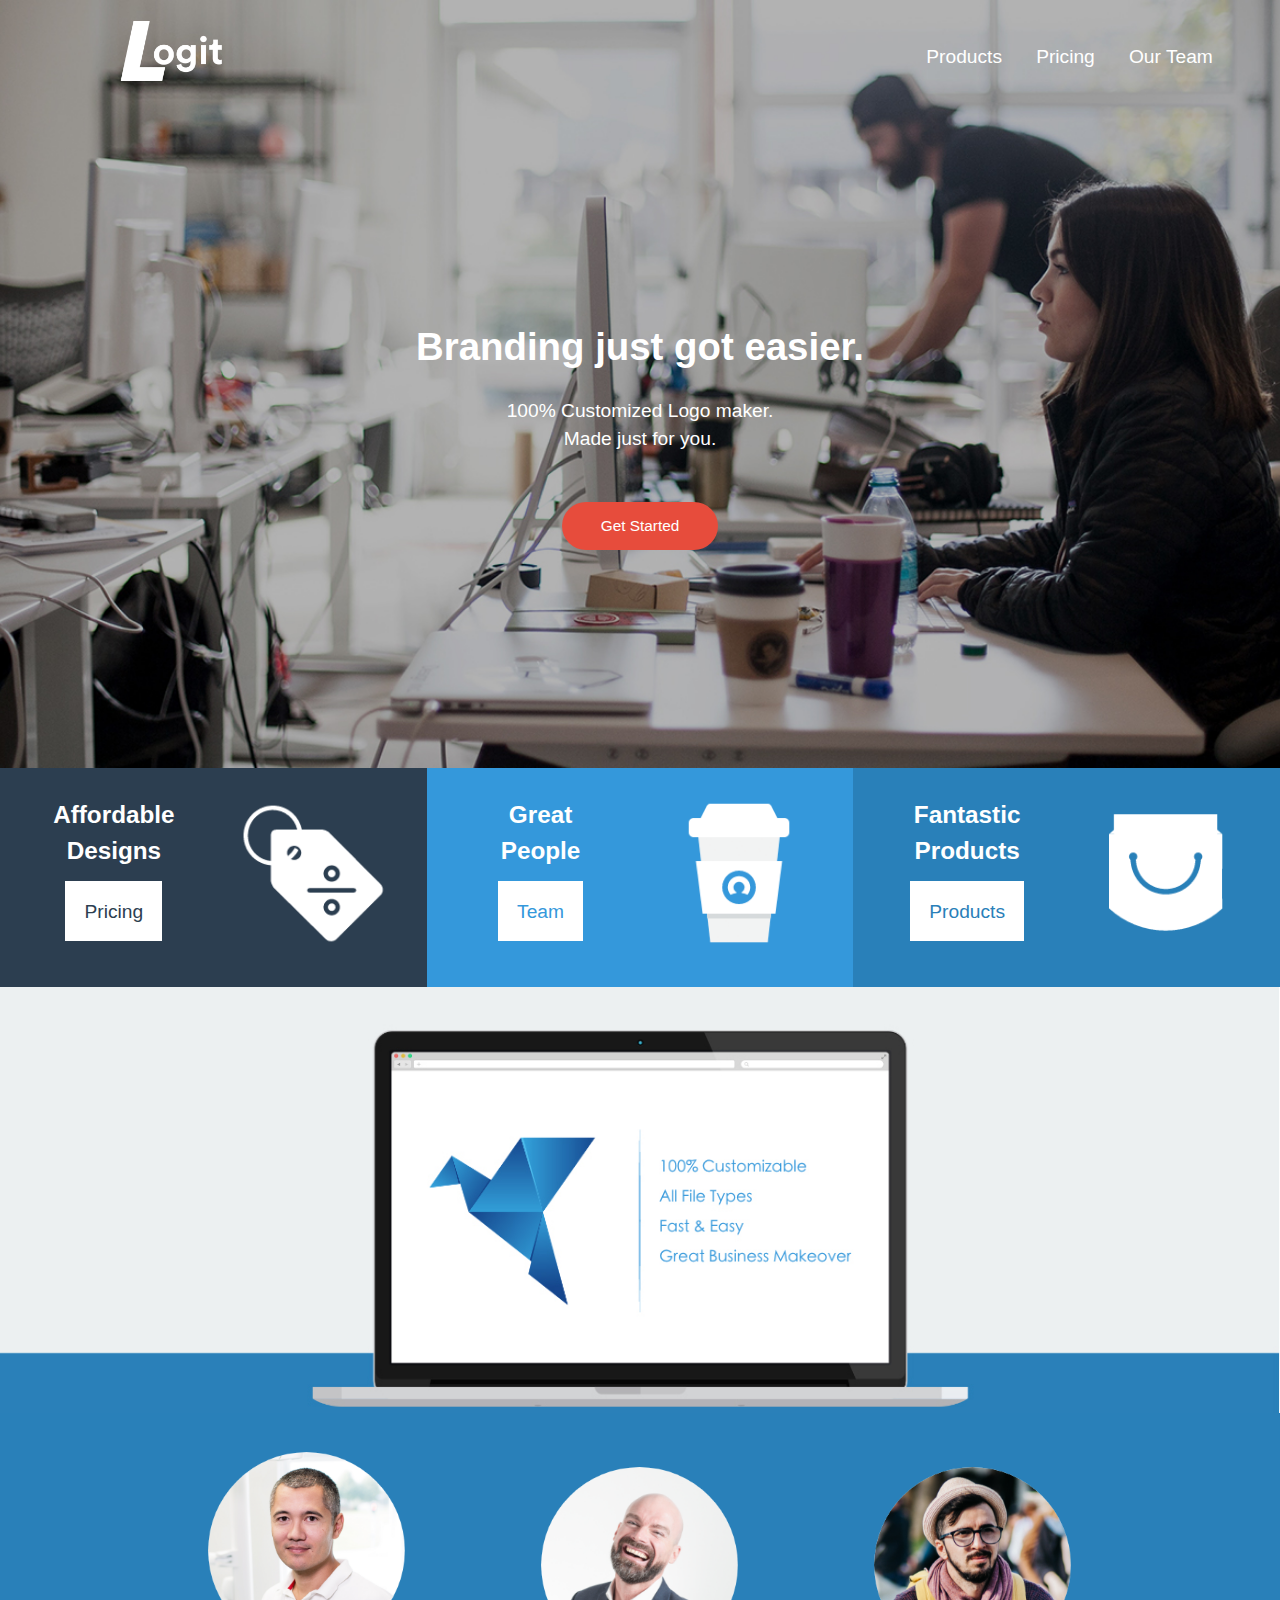
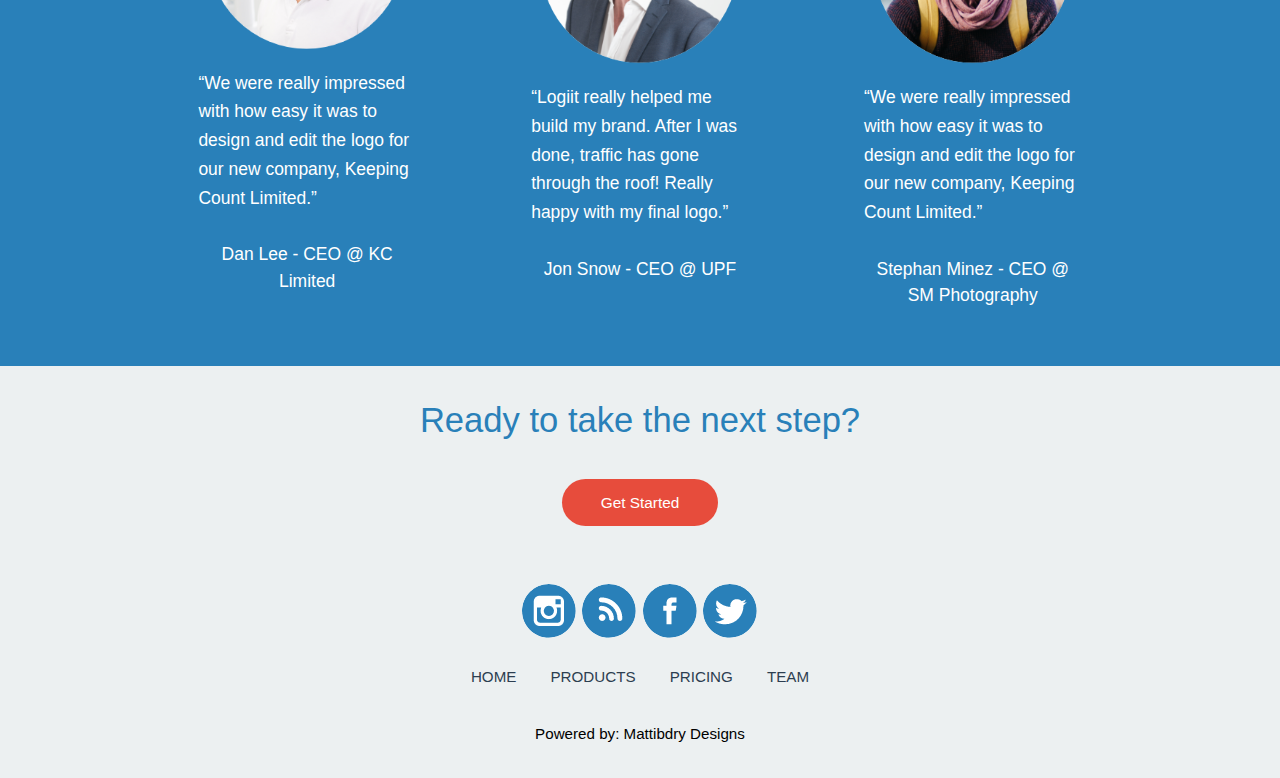
==== commit 6429d3ce: "Before Indentation Fix" ====
--- a/index.html
+++ b/index.html
@@ -2,13 +2,15 @@
 <html lang="en-ca">
 <head>
   <meta charset="utf-8">
-  <title>saas-website</title>
+  <title>Home</title>
   <meta name="viewport" content="width=device-width,initial-scale=1">
   <link href="css/modules.css" rel="stylesheet">
   <link href="css/grid.css" rel="stylesheet">
   <link href="css/type.css" rel="stylesheet">
   <link href="css/main.css" rel="stylesheet">
+  <link href="https://fonts.googleapis.com/css?family=Montserrat" rel="stylesheet">
 </head>
+<body>
 <header class="header-index">
   <div class="grid gutter-1-2 pad-t-1-2">
 
@@ -18,8 +20,8 @@
 
     <div class="unit xs-1 s-3-4 m-3-4 l-3-4">
       <nav>
-        <ul class="pad-t-1-2 nav">
-          <li class="pad-t-1-2"><a href="products.html" class="mega gutter-1-2">Products</a></li>
+        <ul class="pad-t-1-2 nav push-2">
+          <li class="pad-t-1-2"><a href="tour.html" class="mega gutter-1-2">Products</a></li>
           <li class="pad-t-1-2"><a href="pricing.html" class="mega gutter-1-2">Pricing</a></li>
           <li class="pad-t-1-2"><a href="team.html" class="mega gutter-1-2">Our Team</a></li>
         </ul>
@@ -33,8 +35,9 @@
           <a class="btn call-to" href="sign-up.html">Get Started</a>
         </div>
     </div>
+  </div>
 </header>
-<body>
+<main>
   <section class="grid">
 
     <div class="unit xs-1 s-1 m-1-3 l-1-3 card-1 gutter-1-2 pad-t-2 pad-b-2">
@@ -70,7 +73,7 @@
         <div class="unit xs-1-2 s-1-2 m-1-2 l-1-2 text-center">
           <h2 class="giga">Fantastic<br>Products</h2>
           <div>
-            <a href="products.html" class="btn card-button btn-3"><span class="hover">Products</span></a>
+            <a href="tour.html" class="btn card-button btn-3"><span class="hover">Products</span></a>
           </div>
         </div>
         <div class="unit xs-1-2 s-1-2 m-1-2 l-1-2 text-left icon-container">
@@ -86,12 +89,15 @@
     </div>
     <div class="unit xs-1 s-1 m-1 l-1">
       <p class="giga features">100% Customizable<br>All File Types<br>Fast & Easy<br>Great Business Makeover</p>
+    </div>
   </section>
 
   <section class="section-3-2 grid">
-    <div class="unit xs-1 s-1 m-1 l-1 xl-1">
-      <img class="mac-image" src="images/mac-laptop-image.jpg" alt="">
-    </div>
+    <figure>
+      <div class="unit xs-1 s-1 m-1 l-1 xl-1 embed embed-3by1">
+        <img class="mac-image embed-item" src="images/mac-laptop-image.jpg" alt="">
+      </div>
+    </figure>
   </section>
 
   <div class="fix-color">
@@ -123,8 +129,7 @@
       <a href="sign-up.html" class="btn call-to"> Get Started</a>
     </div>
   </section>
-</body>
-
+</main>
 <footer>
   <div class="">
     <div class="social-badges text-center">
@@ -134,11 +139,11 @@
       <img src="images/twitter-icon.png" alt="">
     </div>
     <div class="text-center pad-t-1-2">
-      <ul>
-        <li class="micro gutter"><a href="index.html">HOME</a></li>
-        <li class="micro gutter"><a href="products.html">PRODUCTS</a></li>
-        <li class="micro gutter"><a href="pricing.html">PRICING</a></li>
-        <li class="micro gutter"><a href="team.html">TEAM</a></li>
+      <ul class="list-group-inline">
+        <li class="micro gutter-1-2"><a href="index.html">HOME</a></li>
+        <li class="micro gutter-1-2"><a href="tour.html">PRODUCTS</a></li>
+        <li class="micro gutter-1-2"><a href="pricing.html">PRICING</a></li>
+        <li class="micro gutter-1-2"><a href="team.html">TEAM</a></li>
       </ul>
     </div>
     <div class="text-center">
@@ -146,5 +151,5 @@
     </div>
   </div>
 </footer>
-
+</body>
 </html>
--- a/css/main.css
+++ b/css/main.css
@@ -12,6 +12,8 @@
 *, *::before, *::after {
   box-sizing: inherit;
 }
+
+
 
 h3 {
   font-family: "Heiti SC", sans-serif;
@@ -65,6 +67,11 @@
 
 .sign-up-bg {
   background-image: url("../images/hero-image-subpage.png");
+  background-position: center;
+  background-repeat: no-repeat;
+  background-size: cover;
+  height: 20em;
+  width: 100%;
 }
 
 .call-to:hover {
@@ -217,6 +224,11 @@
   background-color: #2980B9;
 }
 
+figure {
+  background-color: #2980b9;
+  margin: 0;
+}
+
 .mac-image {
   width: 100%;
 }
@@ -321,6 +333,11 @@
 
 .month-text {
   font-size: .5em;
+}
+
+.product-description {
+  font-size: 1.1em;
+  color: #3498DB;
 }
 
 /* Our Team */
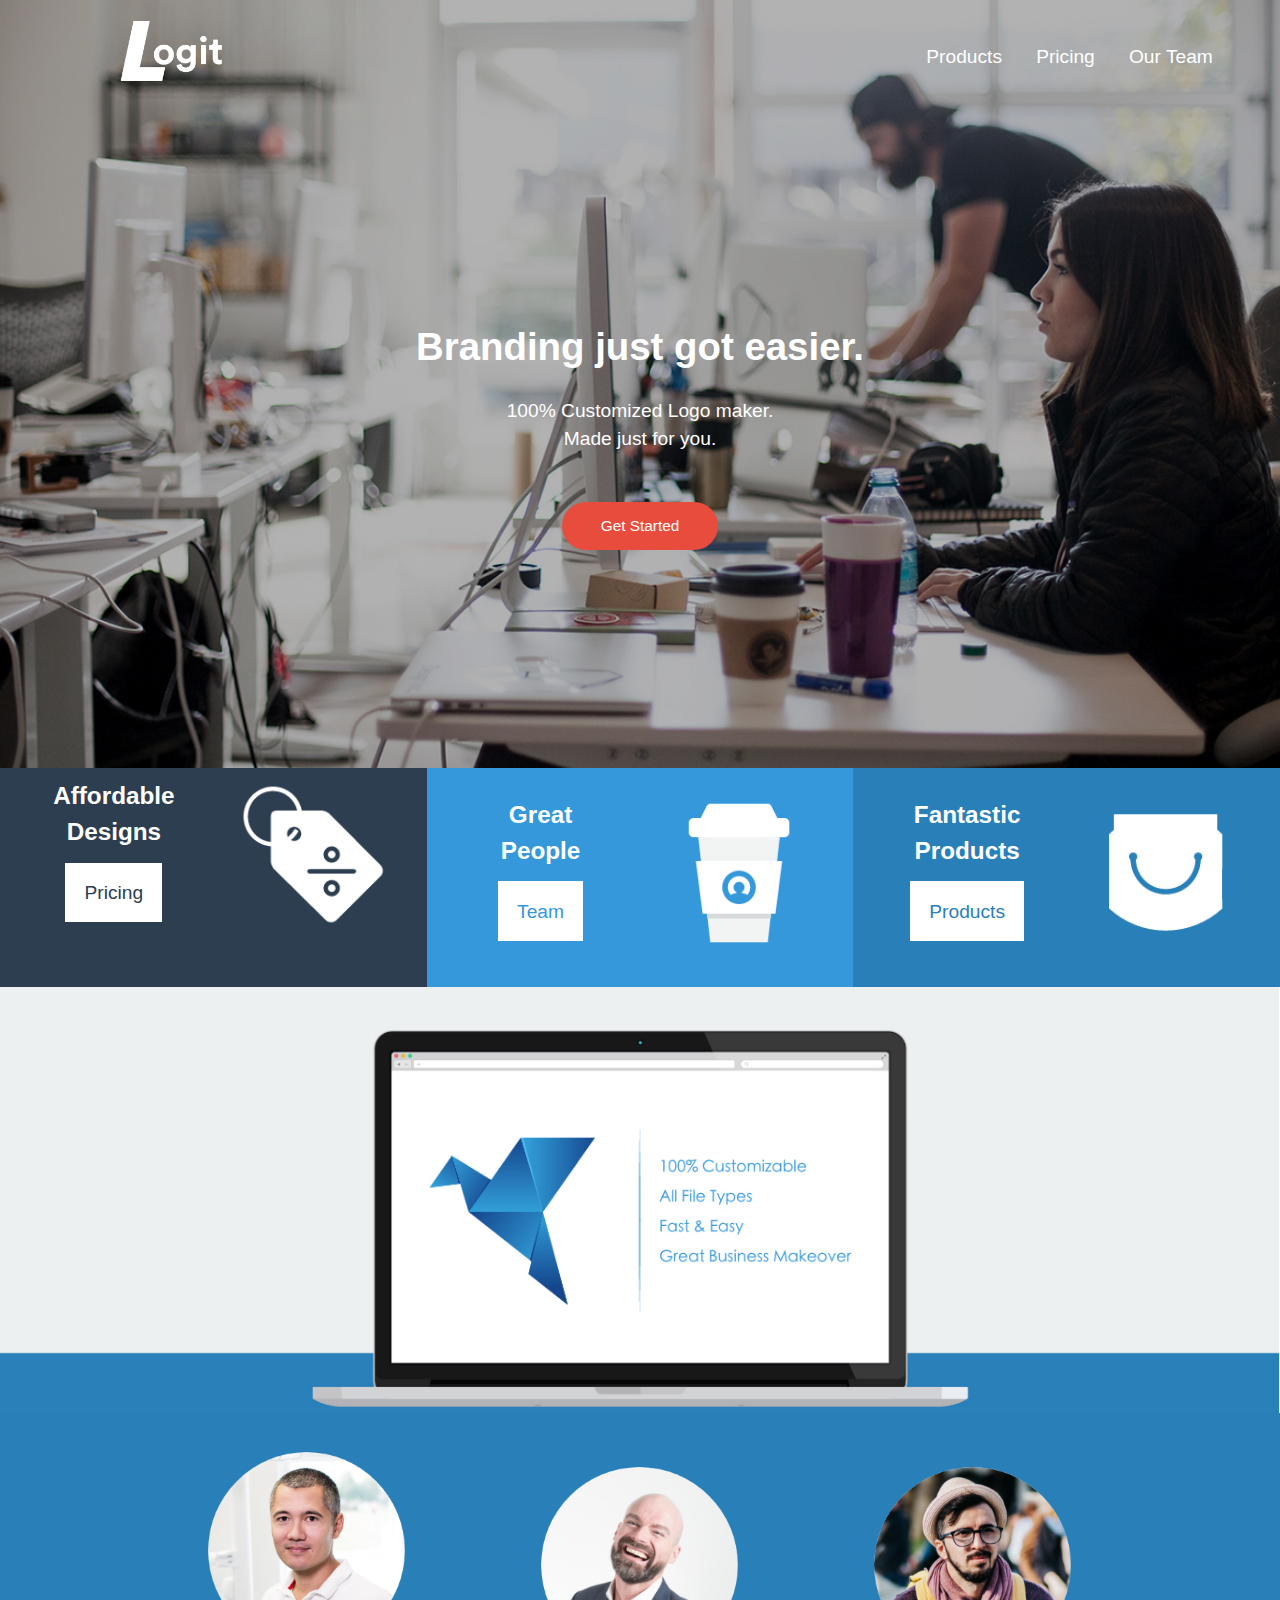
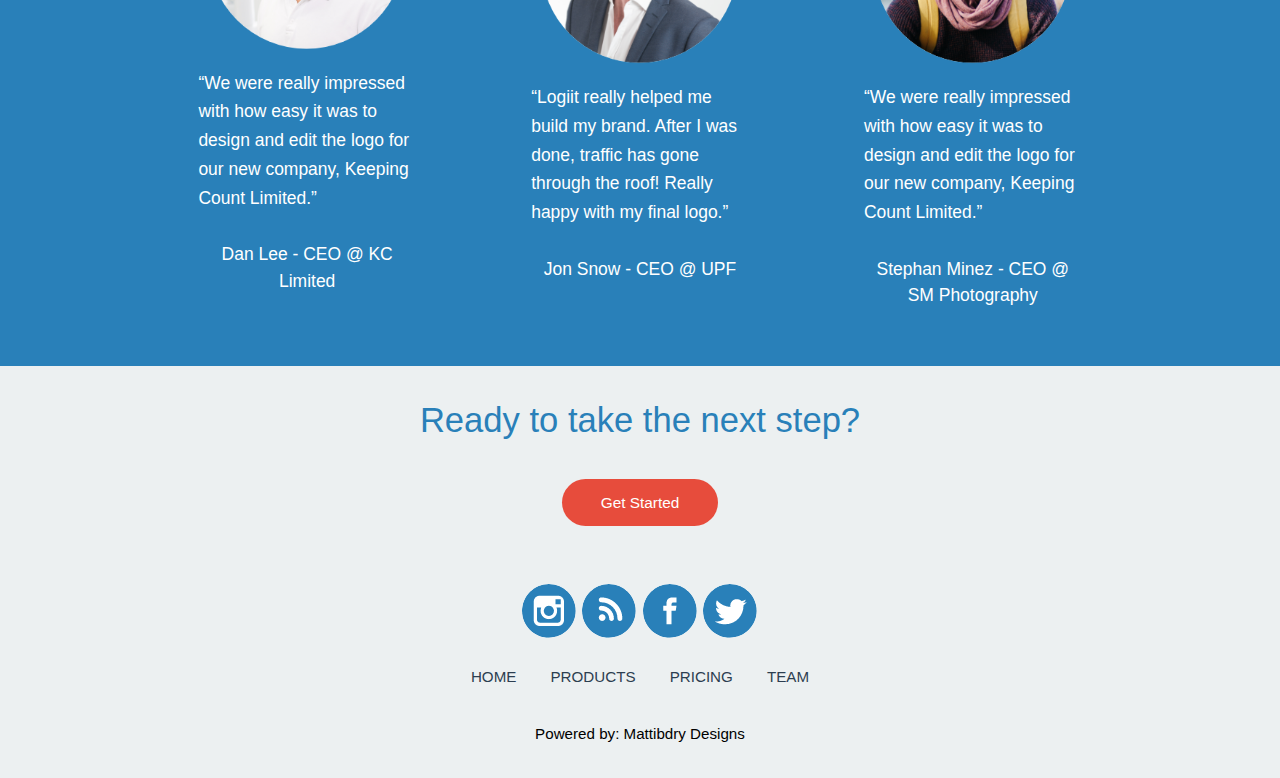
==== commit ec14235c: "Fix Indentation Errors and Table "Mixup"..." ====
--- a/index.html
+++ b/index.html
@@ -11,145 +11,145 @@
   <link href="https://fonts.googleapis.com/css?family=Montserrat" rel="stylesheet">
 </head>
 <body>
-<header class="header-index">
-  <div class="grid gutter-1-2 pad-t-1-2">
+  <header class="header-index">
+    <div class="grid gutter-1-2 pad-t-1-2">
 
-    <div class="unit xs-1 s-1-4 m-1-4 l-1-4 text-center">
-      <a href="index.html"><img class="logo" src="images/logo.png" alt="logo"></a>
-    </div>
+      <div class="unit xs-1 s-1-4 m-1-4 l-1-4 text-center">
+        <a href="index.html"><img class="logo" src="images/logo.png" alt="logo"></a>
+      </div>
 
-    <div class="unit xs-1 s-3-4 m-3-4 l-3-4">
-      <nav>
-        <ul class="pad-t-1-2 nav push-2">
-          <li class="pad-t-1-2"><a href="tour.html" class="mega gutter-1-2">Products</a></li>
-          <li class="pad-t-1-2"><a href="pricing.html" class="mega gutter-1-2">Pricing</a></li>
-          <li class="pad-t-1-2"><a href="team.html" class="mega gutter-1-2">Our Team</a></li>
-        </ul>
-      </nav>
-    </div>
+      <div class="unit xs-1 s-3-4 m-3-4 l-3-4">
+        <nav>
+          <ul class="pad-t-1-2 nav push-2">
+            <li class="pad-t-1-2"><a href="tour.html" class="mega gutter-1-2">Products</a></li>
+            <li class="pad-t-1-2"><a href="pricing.html" class="mega gutter-1-2">Pricing</a></li>
+            <li class="pad-t-1-2"><a href="team.html" class="mega gutter-1-2">Our Team</a></li>
+          </ul>
+        </nav>
+      </div>
 
-    <div class="unit xs-1 s-1 m-1 l-1 text-center jumbotron-container">
-      <h1 class="pad-t-1-2">Branding just got easier.</h1>
-      <p class="mega">100% Customized Logo maker.<br> Made just for you.</p>
+      <div class="unit xs-1 s-1 m-1 l-1 text-center jumbotron-container">
+        <h1 class="pad-t-1-2">Branding just got easier.</h1>
+        <p class="mega">100% Customized Logo maker.<br> Made just for you.</p>
         <div class="button-cta">
           <a class="btn call-to" href="sign-up.html">Get Started</a>
         </div>
+      </div>
     </div>
-  </div>
-</header>
-<main>
-  <section class="grid">
+  </header>
+  <main>
+    <section class="grid">
 
-    <div class="unit xs-1 s-1 m-1-3 l-1-3 card-1 gutter-1-2 pad-t-2 pad-b-2">
-      <div class="grid">
-        <div class="unit xs-1-2 s-1-2 m-1-2 l-1-2 text-center">
-          <h2 class="giga">Affordable<br>Designs</h2>
-          <div>
-            <a href="pricing.html" class="btn card-button btn-1"><span class="hover">Pricing</span></a>
+      <div class="unit xs-1 s-1 m-1-3 l-1-3 card-1 gutter-1-2 pad-t-2 pad-b-2">
+        <div class="grid">
+          <div class="unit xs-1-2 s-1-2 m-1-2 l-1-2 text-center">
+            <h2 class="giga">Affordable<br>Designs</h2>
+            <div>
+              <a href="pricing.html" class="btn card-button btn-1"><span class="hover">Pricing</span></a>
+            </div>
+          </div>
+          <div class="unit xs-1-2 s-1-2 m-1-2 l-1-2 text-left icon-container">
+            <img class="card-icon" src="images/price-tag.png" alt="">
           </div>
         </div>
-        <div class="unit xs-1-2 s-1-2 m-1-2 l-1-2 text-left icon-container">
-          <img class="card-icon" src="images/price-tag.png" alt="">
+      </div>
+
+      <div class="unit xs-1 s-1 m-1-3 l-1-3 card-2 gutter-1-2 pad-t-2 pad-b-2">
+        <div class="grid">
+          <div class="unit xs-1-2 s-1-2 m-1-2 l-1-2 text-center">
+            <h2 class="giga">Great<br>People</h2>
+            <div>
+              <a href="team.html" class="btn card-button btn-2"><span class="hover">Team</span></a>
+            </div>
+          </div>
+          <div class="unit xs-1-2 s-1-2 m-1-2 l-1-2 text-left icon-container">
+            <img class="card-icon" src="images/coffee-cup.png" alt="">
+          </div>
         </div>
       </div>
-    </div>
 
-    <div class="unit xs-1 s-1 m-1-3 l-1-3 card-2 gutter-1-2 pad-t-2 pad-b-2">
-      <div class="grid">
-        <div class="unit xs-1-2 s-1-2 m-1-2 l-1-2 text-center">
-          <h2 class="giga">Great<br>People</h2>
-          <div>
-            <a href="team.html" class="btn card-button btn-2"><span class="hover">Team</span></a>
+      <div class="unit xs-1 s-1 m-1-3 l-1-3 card-3 gutter-1-2 pad-t-2 pad-b-2 resize-card">
+        <div class="grid">
+          <div class="unit xs-1-2 s-1-2 m-1-2 l-1-2 text-center">
+            <h2 class="giga">Fantastic<br>Products</h2>
+            <div>
+              <a href="tour.html" class="btn card-button btn-3"><span class="hover">Products</span></a>
+            </div>
+          </div>
+          <div class="unit xs-1-2 s-1-2 m-1-2 l-1-2 text-left icon-container">
+            <img class="card-icon" src="images/shopping-bag.png" alt="">
           </div>
         </div>
-        <div class="unit xs-1-2 s-1-2 m-1-2 l-1-2 text-left icon-container">
-          <img class="card-icon" src="images/coffee-cup.png" alt="">
+      </div>
+    </section>
+
+    <section class="section-3-1 grid text-center pad-t-2 pad-b-2">
+      <div class="unit xs-1 s-1 m-1 l-1">
+        <img class="stock-logo" src="images/stock-logo.png" alt="#">
+      </div>
+      <div class="unit xs-1 s-1 m-1 l-1">
+        <p class="giga features">100% Customizable<br>All File Types<br>Fast & Easy<br>Great Business Makeover</p>
+      </div>
+    </section>
+
+    <section class="section-3-2 grid">
+      <figure>
+        <div class="unit xs-1 s-1 m-1 l-1 xl-1 embed embed-3by1">
+          <img class="mac-image embed-item" src="images/mac-laptop-image.jpg" alt="">
         </div>
+      </figure>
+    </section>
+
+    <div class="fix-color">
+      <section class="section-4 wrapper grid pad-t-2 pad-b-2">
+
+        <div class="unit xs-1 s-1 m-1-3 l-1-3">
+          <img class="testimonial-img gutter-2" src="images/testimonal-image-1.png" alt="#">
+          <p class="testi-p gutter-2">“We were really impressed with how easy it was to design and edit the logo for our new company, Keeping Count Limited.”</p>
+          <p class="testi-h gutter-2 text-center">Dan Lee - CEO @ KC Limited</p>
+        </div>
+
+        <div class="unit xs-1 s-1 m-1-3 l-1-3 pad-t-1-2">
+          <img class="testimonial-img gutter-2" src="images/testimonal-image-2.png" alt="#">
+          <p class="testi-p gutter-2">“Logiit really helped me build my brand. After I was done, traffic has gone through the roof! Really happy with my final logo.”</p>
+          <p class="testi-h gutter-2 text-center">Jon Snow - CEO @ UPF</p>
+        </div>
+
+        <div class="unit xs-1 s-1 m-1-3 l-1-3 pad-t-1-2">
+          <img class="testimonial-img gutter-2" src="images/testimonal-image-3.png" alt="#">
+          <p class="testi-p gutter-2">“We were really impressed with how easy it was to design and edit the logo for our new company, Keeping Count Limited.”</p>
+          <p class="testi-h gutter-2 text-center">Stephan Minez - CEO @ SM Photography</p>
+        </div>
+
+      </section>
+    </div>
+    <section class="section-5 gutter-2 pad-t-2 pad-b-2">
+      <p class="exa next-step">Ready to take the next step?</p>
+      <div class="text-center pad-t-1-2">
+        <a href="sign-up.html" class="btn call-to"> Get Started</a>
+      </div>
+    </section>
+  </main>
+  <footer>
+    <div class="">
+      <div class="social-badges text-center">
+        <img src="images/instagram-icon.png" alt="">
+        <img src="images/rss-icon.png" alt="">
+        <img src="images/facebook-icon.png" alt="">
+        <img src="images/twitter-icon.png" alt="">
+      </div>
+      <div class="text-center pad-t-1-2">
+        <ul class="list-group-inline">
+          <li class="micro gutter-1-2"><a href="index.html">HOME</a></li>
+          <li class="micro gutter-1-2"><a href="tour.html">PRODUCTS</a></li>
+          <li class="micro gutter-1-2"><a href="pricing.html">PRICING</a></li>
+          <li class="micro gutter-1-2"><a href="team.html">TEAM</a></li>
+        </ul>
+      </div>
+      <div class="text-center">
+        <p class="micro">Powered by: Mattibdry Designs</p>
       </div>
     </div>
-
-    <div class="unit xs-1 s-1 m-1-3 l-1-3 card-3 gutter-1-2 pad-t-2 pad-b-2 resize-card">
-      <div class="grid">
-        <div class="unit xs-1-2 s-1-2 m-1-2 l-1-2 text-center">
-          <h2 class="giga">Fantastic<br>Products</h2>
-          <div>
-            <a href="tour.html" class="btn card-button btn-3"><span class="hover">Products</span></a>
-          </div>
-        </div>
-        <div class="unit xs-1-2 s-1-2 m-1-2 l-1-2 text-left icon-container">
-          <img class="card-icon" src="images/shopping-bag.png" alt="">
-        </div>
-      </div>
-    </div>
-  </section>
-
-  <section class="section-3-1 grid text-center pad-t-2 pad-b-2">
-    <div class="unit xs-1 s-1 m-1 l-1">
-      <img class="stock-logo" src="images/stock-logo.png" alt="#">
-    </div>
-    <div class="unit xs-1 s-1 m-1 l-1">
-      <p class="giga features">100% Customizable<br>All File Types<br>Fast & Easy<br>Great Business Makeover</p>
-    </div>
-  </section>
-
-  <section class="section-3-2 grid">
-    <figure>
-      <div class="unit xs-1 s-1 m-1 l-1 xl-1 embed embed-3by1">
-        <img class="mac-image embed-item" src="images/mac-laptop-image.jpg" alt="">
-      </div>
-    </figure>
-  </section>
-
-  <div class="fix-color">
-  <section class="section-4 wrapper grid pad-t-2 pad-b-2">
-
-    <div class="unit xs-1 s-1 m-1-3 l-1-3">
-      <img class="testimonial-img gutter-2" src="images/testimonal-image-1.png" alt="#">
-      <p class="testi-p gutter-2">“We were really impressed with how easy it was to design and edit the logo for our new company, Keeping Count Limited.”</p>
-      <p class="testi-h gutter-2 text-center">Dan Lee - CEO @ KC Limited</p>
-    </div>
-
-    <div class="unit xs-1 s-1 m-1-3 l-1-3 pad-t-1-2">
-      <img class="testimonial-img gutter-2" src="images/testimonal-image-2.png" alt="#">
-      <p class="testi-p gutter-2">“Logiit really helped me build my brand. After I was done, traffic has gone through the roof! Really happy with my final logo.”</p>
-      <p class="testi-h gutter-2 text-center">Jon Snow - CEO @ UPF</p>
-    </div>
-
-    <div class="unit xs-1 s-1 m-1-3 l-1-3 pad-t-1-2">
-      <img class="testimonial-img gutter-2" src="images/testimonal-image-3.png" alt="#">
-      <p class="testi-p gutter-2">“We were really impressed with how easy it was to design and edit the logo for our new company, Keeping Count Limited.”</p>
-      <p class="testi-h gutter-2 text-center">Stephan Minez - CEO @ SM Photography</p>
-    </div>
-
-  </section>
-  </div>
-  <section class="section-5 gutter-2 pad-t-2 pad-b-2">
-    <p class="exa next-step">Ready to take the next step?</p>
-    <div class="text-center pad-t-1-2">
-      <a href="sign-up.html" class="btn call-to"> Get Started</a>
-    </div>
-  </section>
-</main>
-<footer>
-  <div class="">
-    <div class="social-badges text-center">
-      <img src="images/instagram-icon.png" alt="">
-      <img src="images/rss-icon.png" alt="">
-      <img src="images/facebook-icon.png" alt="">
-      <img src="images/twitter-icon.png" alt="">
-    </div>
-    <div class="text-center pad-t-1-2">
-      <ul class="list-group-inline">
-        <li class="micro gutter-1-2"><a href="index.html">HOME</a></li>
-        <li class="micro gutter-1-2"><a href="tour.html">PRODUCTS</a></li>
-        <li class="micro gutter-1-2"><a href="pricing.html">PRICING</a></li>
-        <li class="micro gutter-1-2"><a href="team.html">TEAM</a></li>
-      </ul>
-    </div>
-    <div class="text-center">
-      <p class="micro">Powered by: Mattibdry Designs</p>
-    </div>
-  </div>
-</footer>
+  </footer>
 </body>
 </html>
--- a/css/main.css
+++ b/css/main.css
@@ -6,14 +6,17 @@
 
 html {
   box-sizing: border-box;
-  background-color: #ECF0F1;
+  background-color: #ecf0f1;
 }
 
 *, *::before, *::after {
   box-sizing: inherit;
 }
 
-
+.filler {
+  display: none;
+  visibility: hidden;
+}
 
 h3 {
   font-family: "Heiti SC", sans-serif;
@@ -38,7 +41,7 @@
 }
 
 .logo {
-  width:35%;
+  width: 35%;
   text-align: center;
 }
 
@@ -49,7 +52,7 @@
 
 .call-to {
   text-decoration: none;
-  background-color: #E74C3C;
+  background-color: #e74c3c;
   padding: 1em 2.5em;
   border-radius: 30px;
   font-size: .8rem;
@@ -59,10 +62,6 @@
 
 .subpage-main-icon {
   width: 75%;
-}
-
-.subpage-jumbotron-header{
-
 }
 
 .sign-up-bg {
@@ -75,12 +74,12 @@
 }
 
 .call-to:hover {
-  background-color: #D33D2E;
+  background-color: #d33d2e;
 }
 
 .call-to-box {
   text-decoration: none;
-  background-color: #E74C3C;
+  background-color: #e74c3c;
   padding: 1em;
   color: #fff;
   font-family: "Heiti SC", sans-serif;
@@ -103,7 +102,7 @@
 }
 
 li a:hover {
-  color: #E74C3C;
+  color: #e74c3c;
 }
 
 h1 {
@@ -115,7 +114,7 @@
 
 h2 {
   color: #fff;
-  font-family: "Heiti SC",sans-serif;
+  font-family: "Heiti SC", sans-serif;
 }
 
 .card-icon {
@@ -126,8 +125,8 @@
 .card-button {
   text-decoration: none;
   background-color: #fff;
-  font-family: "Heiti SC",sans-serif;
-  padding: 1em 1em 1em 1em;
+  font-family: "Heiti SC", sans-serif;
+  padding: 1em;
   opacity: 1;
 }
 
@@ -135,39 +134,38 @@
   cursor: pointer;
   display: inline-block;
   position: relative;
-  transition: 0.2s;
-}
-
-.hover:after {
-  content: '\00bb';
+  transition: .2s;
+}
+
+.hover::after {
+  content: "\00bb";
   position: absolute;
   opacity: 0;
   top: 0;
   right: -20px;
-  transition: 0.5s;
+  transition: .5s;
 }
 
 .card-button:hover span {
   padding-right: 25px;
 }
 
-.card-button:hover span:after {
+.card-button:hover span::after {
   opacity: 1;
   right: 0;
 }
 
-
 /* Card 1 */
 
 .card-1 {
-  background-color: #2C3E50;
+  background-color: #2c3e50;
 }
 
 .btn-1 {
-  color: #2C3E50;
-}
-
-.btn-1:hover{
+  color: #2c3e50;
+}
+
+.btn-1:hover {
   background-color: #182533;
   color: #fff;
 }
@@ -175,37 +173,37 @@
 /* Card 2 */
 
 .card-2 {
-  background-color: #3498DB;
+  background-color: #3498db;
 }
 
 .btn-2 {
-  color: #3498DB;
-}
-
-.btn-2:hover{
-  background-color: #2782BF;
+  color: #3498db;
+}
+
+.btn-2:hover {
+  background-color: #2782bf;
   color: #fff;
 }
 
 /* Card 3 */
 
 .card-3 {
-  background-color: #2980B9;
+  background-color: #2980b9;
 }
 
 .btn-3 {
-  color: #2980B9;
-}
-
-.btn-3:hover{
-  background-color: #1F6FA3;
+  color: #2980b9;
+}
+
+.btn-3:hover {
+  background-color: #1f6fa3;
   color: #fff;
 }
 
 /* SECTION 3 */
 
 .section-3-1 {
-  background-color: #ECF0F1;
+  background-color: #ecf0f1;
 }
 
 .stock-logo {
@@ -215,13 +213,14 @@
 .features {
   font-family: "Heiti SC", sans-serif;
   line-height: 2.5em;
-  color: #3498DB;
+  color: #3498db;
 }
 
 /* SECTION IPAD+ */
+
 .section-3-2 {
   display: none;
-  background-color: #2980B9;
+  background-color: #2980b9;
 }
 
 figure {
@@ -236,11 +235,11 @@
 /* SECTION 4 */
 
 .fix-color {
-  background-color: #2980B9;
+  background-color: #2980b9;
 }
 
 .section-4 {
-  background-color: #2980B9;
+  background-color: #2980b9;
 }
 
 .testi-p {
@@ -261,27 +260,27 @@
 /* Section-5 */
 
 .section-5 {
-  background-color: #ECF0F1;
+  background-color: #ecf0f1;
 }
 
 .next-step {
   font-family: "Heiti SC", sans-serif;
   text-align: center;
-  color: #2980B9;
+  color: #2980b9;
 }
 
 /* Products - Section-1 */
 
 .products-icon-label {
-  color: #2980B9;
+  color: #2980b9;
 }
 
 /* Products - Section-2 */
 
 .section-products-2 {
-  background-color: #2C3E50;
-  color: #fff;
-  font-family: "Helvetica Neue",sans-serif;
+  background-color: #2c3e50;
+  color: #fff;
+  font-family: "Helvetica Neue", sans-serif;
 }
 
 .section-products-2 h4 {
@@ -301,7 +300,7 @@
 /* Pricing - section-1 */
 
 .pricing-card-bg {
-  background-color: #3498DB;
+  background-color: #3498db;
   font-family: "Heiti SC", sans-serif;
   border-bottom: 2px solid #fff;
 }
@@ -313,13 +312,13 @@
 .package-sub {
   font-size: 1em;
   margin-bottom: 3em;
-  color: #2C3E50;
+  color: #2c3e50;
 }
 
 .package-sub-wtext {
   font-size: 1em;
   margin-bottom: 1.5em;
-  color: #2C3E50;
+  color: #2c3e50;
 }
 
 .package-specs {
@@ -337,14 +336,14 @@
 
 .product-description {
   font-size: 1.1em;
-  color: #3498DB;
+  color: #3498db;
 }
 
 /* Our Team */
 
 .width-fix {
- margin: auto;
- max-width: 650px;
+  margin: auto;
+  max-width: 650px;
 }
 
 .section-team-1 {
@@ -352,7 +351,7 @@
 }
 
 .section-team-2 {
-  background-color: #2C3E50;
+  background-color: #2c3e50;
   text-align: center;
 }
 
@@ -366,11 +365,11 @@
 }
 
 .name {
-  color: #3498DB;
+  color: #3498db;
 }
 
 .position {
-  color: #3498DB;
+  color: #3498db;
   font-family: "helvetica neue", sans-serif;
   font-weight: 600;
 }
@@ -403,10 +402,10 @@
 /* Footer */
 
 footer {
-  background-color: #ECF0F1;
+  background-color: #ecf0f1;
   padding-top: 2rem;
   font-family: "Heiti SC", sans-serif;
-  padding-bottom:
+  padding-bottom: 0;
 }
 
 footer ul {
@@ -415,212 +414,206 @@
 }
 
 footer a {
-  color: #2C3E50;
+  color: #2c3e50;
 }
 
 @media only screen and (min-width: 25em) {
 
-.logo {
-  min-width: 100px;
-}
-
-li {
-display: inline-block;
-}
-
-.nav {
-  text-align: right;
-  padding-left: 0;
-}
-
-.jumbotron-container {
-  padding-top: 8em;
-}
-
-.card-icon {
-  max-width: 112px;
-}
-
-/* Product-Page */
-
-.subpage-main-icon {
-  max-width: 450px;
-}
-
-.subpage-jumbotron-container {
-  padding-top: 2em;
-}
-
-.header-subpage {
-  height: 35em;
-}
-
-/* Our Team */
-
+  .logo {
+    min-width: 100px;
+  }
+
+  li {
+    display: inline-block;
+  }
+
+  .nav {
+    text-align: right;
+    padding-left: 0;
+  }
+
+  .jumbotron-container {
+    padding-top: 8em;
+  }
+
+  .card-icon {
+    max-width: 112px;
+  }
+
+  /* Product-Page */
+
+  .subpage-main-icon {
+    max-width: 450px;
+  }
+
+  .subpage-jumbotron-container {
+    padding-top: 2em;
+  }
+
+  .header-subpage {
+    height: 35em;
+  }
 
 }
 
 @media only screen and (min-width: 38em) {
 
-.icon-container {
-  text-align: center;
-}
-
-ul {
-  padding-right: 2em;
-}
-
-.mega {
-  font-size: 1rem;
-}
-
-.pad-t-2 {
-  padding-top: 1.5rem;
-}
-
-.pad-b-2 {
-  padding-bottom: 1.5rem;
-}
-
-.section-3-1 {
-  display: none;
-}
-
-.section-3-2 {
-  display: block;
-}
-
-/* Product-Page */
-
-.section-products-1 {
-  margin-left: 5em;
-  margin-right: 5em;
-}
-
-h4 {
-  font-size: 1.13rem;
-}
-
-h3 {
-  font-size: 1rem;
-}
-
-p {
-  font-size: .91rem;
-}
-
-/* Pricing Page */
-
-.header-p {
-  margin-left: 4rem;
-  margin-right: 4rem;
-}
-
-.pricing-card-bg {
-  background-color: #fff;
-}
-
-.section-pricing-1 {
-  background-color: #fff;
-}
-
-.pricing1 {
-  background-image: url("../images/pricing-img/free.svg");
-  height: 25em;
-  background-size: contain;
-  background-repeat: no-repeat;
-  background-position: center;
-  margin-top: 1.5em;
-  margin-bottom: 1.5em;
-}
-
-.pricing2 {
-  background-image: url("../images/pricing-img/standard.svg");
-  height: 25em;
-  background-size: contain;
-  background-repeat: no-repeat;
-  background-position: center;
-  margin-top: 1.5em;
-  margin-bottom: 1.5em;
-}
-
-.pricing3 {
-  background-image: url("../images/pricing-img/premium.svg");
-  height: 25em;
-  background-size: contain;
-  background-repeat: no-repeat;
-  background-position: center;
-  margin-top: 1.5em;
-  margin-bottom: 1.5em;
-}
-
-.coffee-text {
-  margin-left: 0;
-}
-
-.coffee-icon {
-  margin-right: 0;
-}
-
-
-/* Font hidding */
-.package-h2 {
-  display: none;
-}
-
-.package-sub {
-  display: none;
-}
-
-.package-sub-wtext {
-  display: none;
-}
-
-.package-specs {
-  display: none;
-}
-
-.button-pricing {
-  display: none;
-}
-
-.coffee-text {
-  font-size: 1.5em;
-  max-width: 500px;
-}
+  .icon-container {
+    text-align: center;
+  }
+
+  ul {
+    padding-right: 2em;
+  }
+
+  .mega {
+    font-size: 1rem;
+  }
+
+  .pad-t-2 {
+    padding-top: 1.5rem;
+  }
+
+  .pad-b-2 {
+    padding-bottom: 1.5rem;
+  }
+
+  .section-3-1 {
+    display: none;
+  }
+
+  .section-3-2 {
+    display: block;
+  }
+
+  /* Product-Page */
+
+  .section-products-1 {
+    margin-left: 5em;
+    margin-right: 5em;
+  }
+
+  h4 {
+    font-size: 1.13rem;
+  }
+
+  h3 {
+    font-size: 1rem;
+  }
+
+  p {
+    font-size: .91rem;
+  }
+
+  /* Pricing Page */
+
+  .header-p {
+    margin-left: 4rem;
+    margin-right: 4rem;
+  }
+
+  .pricing-card-bg {
+    background-color: #fff;
+  }
+
+  .section-pricing-1 {
+    background-color: #fff;
+  }
+
+  .pricing1 {
+    background-image: url("../images/pricing-img/free.svg");
+    height: 25em;
+    background-size: contain;
+    background-repeat: no-repeat;
+    background-position: center;
+    margin-top: 1.5em;
+    margin-bottom: 1.5em;
+  }
+
+  .pricing2 {
+    background-image: url("../images/pricing-img/standard.svg");
+    height: 25em;
+    background-size: contain;
+    background-repeat: no-repeat;
+    background-position: center;
+    margin-top: 1.5em;
+    margin-bottom: 1.5em;
+  }
+
+  .pricing3 {
+    background-image: url("../images/pricing-img/premium.svg");
+    height: 25em;
+    background-size: contain;
+    background-repeat: no-repeat;
+    background-position: center;
+    margin-top: 1.5em;
+    margin-bottom: 1.5em;
+  }
+
+  .coffee-icon {
+    margin-right: 0;
+  }
+
+  /* Font hidding */
+
+  .package-h2 {
+    display: none;
+  }
+
+  .package-sub {
+    display: none;
+  }
+
+  .package-sub-wtext {
+    display: none;
+  }
+
+  .package-specs {
+    display: none;
+  }
+
+  .button-pricing {
+    display: none;
+  }
+
+  .coffee-text {
+    font-size: 1.5em;
+    max-width: 500px;
+    margin-left: 0;
+  }
 
 }
 
 @media only screen and (min-width: 60em) {
 
-card-1 {
-  padding-top: 10px;
-}
-
-ul {
-  padding-right: 2em;
-}
-
-.card-icon {
-  max-width: 160px;
-}
-
-/* Pricing Page */
-
-.header-p {
-  margin-left: 12rem;
-  margin-right: 12rem;
-}
-
-.section-pricing-1 {
-  padding-left: 5em;
-  padding-right: 5em;
-}
-
-.employee-container {
-  margin-left: 1em;
-  margin-right: 1em;
-}
+  .card-1 {
+    padding-top: 10px;
+  }
+
+  ul {
+    padding-right: 2em;
+  }
+
+  .card-icon {
+    max-width: 160px;
+  }
+
+  /* Pricing Page */
+
+  .header-p {
+    margin-left: 12rem;
+    margin-right: 12rem;
+  }
+
+  .section-pricing-1 {
+    padding-left: 5em;
+    padding-right: 5em;
+  }
+
+  .employee-container {
+    margin-left: 1em;
+    margin-right: 1em;
+  }
 
 }
 
@@ -633,13 +626,4 @@
     margin-right: 18rem;
   }
 
-
-}
-
-@media only screen and (min-width: 434px) {
-  .coffee-text {
-
-  }
-
-
-}
+}
